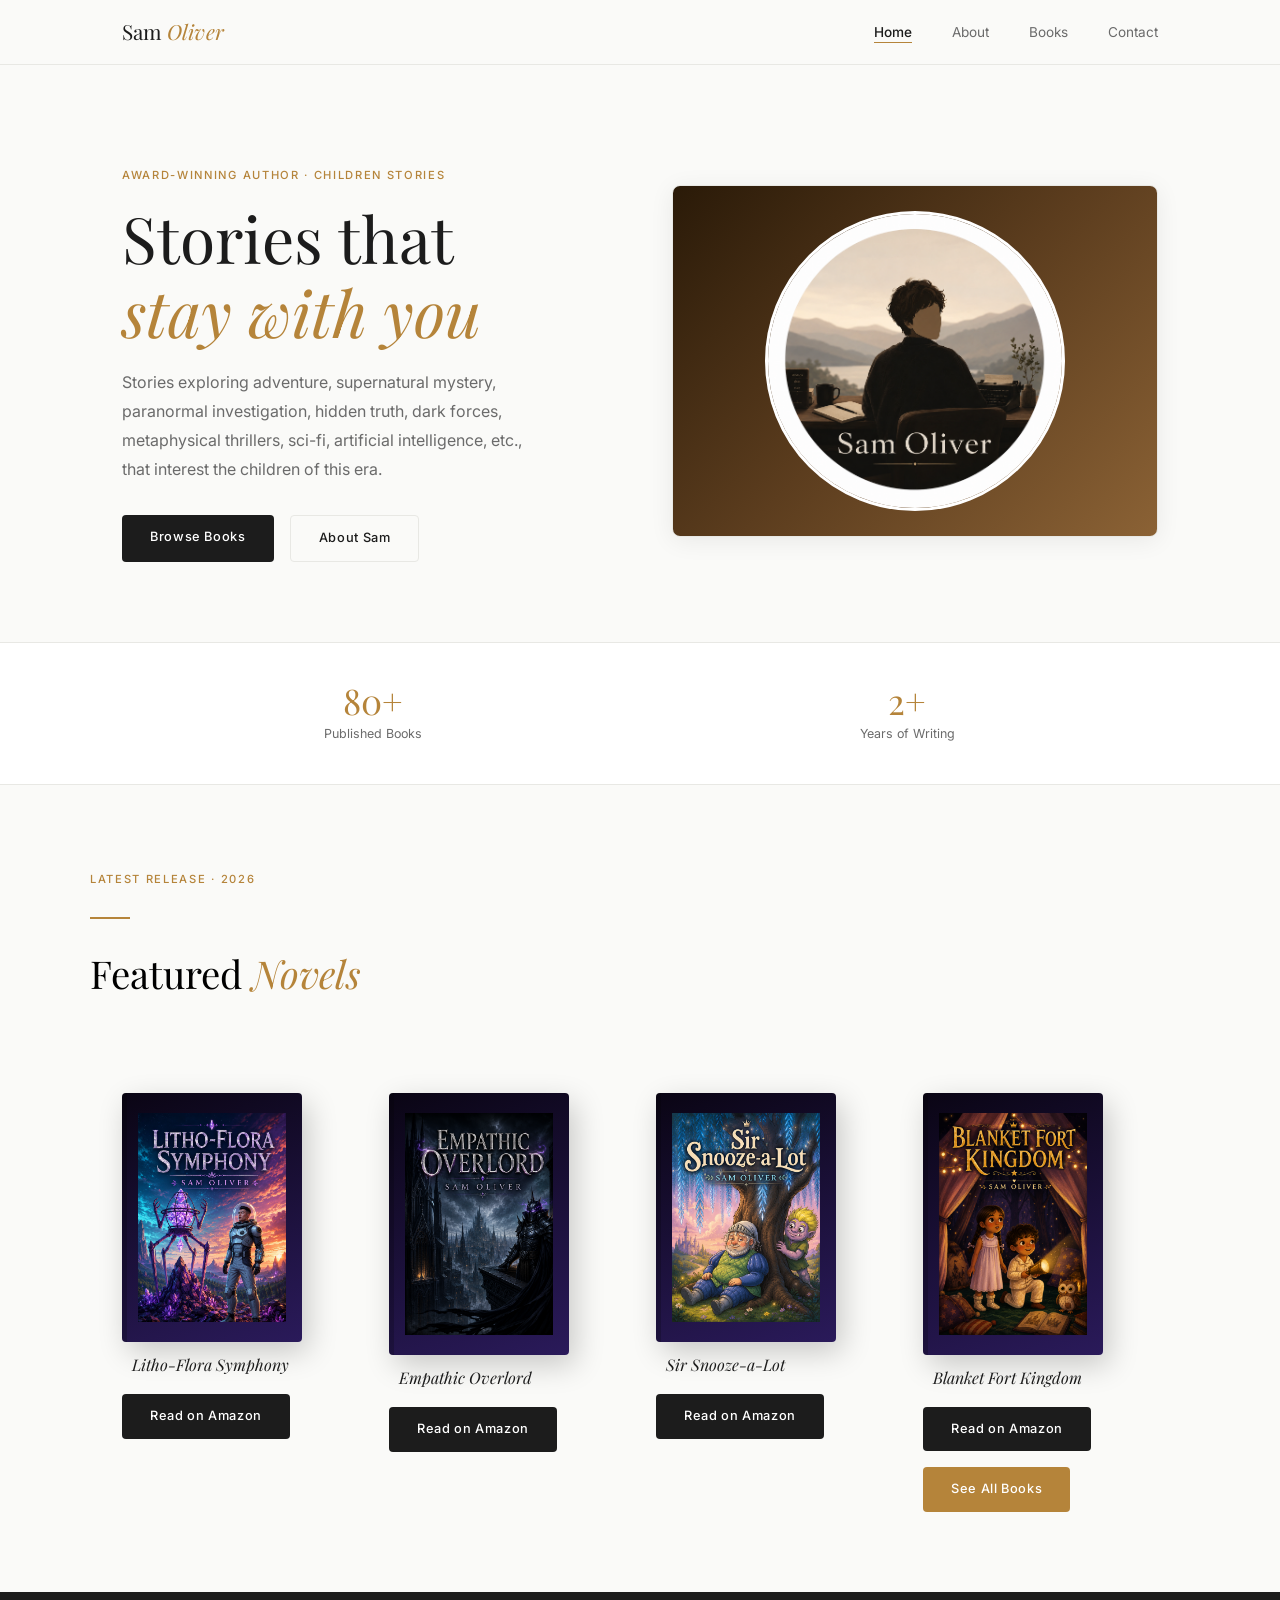
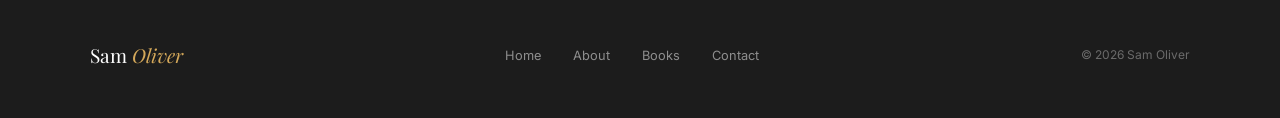
==== index.html @ b0e0ceff "Add files via upload Added pagination for books page" ====
<!DOCTYPE html>
<html lang="en">
<head>
  <meta charset="UTF-8" />
  <meta name="viewport" content="width=device-width, initial-scale=1.0" />
  <title>Sam Oliver - Children's Books Author</title>
  <link rel="preconnect" href="https://fonts.googleapis.com" />
  <link href="https://fonts.googleapis.com/css2?family=Playfair+Display:ital,wght@0,400;0,600;1,400&family=Inter:wght@300;400;500&display=swap" rel="stylesheet" />
  <link rel="stylesheet" href="styles.css">
  <style>
  
  </style>
</head>
<body>

<!-- ─── NAVIGATION ─── -->
<nav id="navbar">
  <div class="nav-inner">
    <a class="nav-logo" href="index.html">Sam <span>Oliver</span></a>
    <ul class="nav-links">
      <li><a href="index.html" class="active" data-page="home">Home</a></li>
      <li><a href="about.html" data-page="about">About</a></li>
      <li><a href="books.html" data-page="books">Books</a></li>
      <li><a href="contact.html" data-page="contact">Contact</a></li>
    </ul>
    <button class="hamburger" id="hamburger" onclick="toggleMenu()" aria-label="Menu">
      <span></span><span></span><span></span>
    </button>
  </div>
  <div class="mobile-menu" id="mobileMenu">
    <a href="index.html">Home</a>
    <a href="about.html">About</a>
    <a href="books.html">Books</a>
    <a href="contact.html">Contact</a>
  </div>
</nav>

<!-- ════════════════════════════════════
     HOME PAGE
════════════════════════════════════ -->
<div class="page active" id="page-home">

  <!-- Hero -->
  <section class="hero">
    <div class="hero-text">
      <span class="tag hero-tag">Award-Winning Author · Children Stories</span>
      <h1>Stories that<br><em>stay with you</em></h1>
      <p>Stories exploring adventure, supernatural mystery, paranormal investigation, hidden truth, dark forces, metaphysical thrillers, sci-fi, artificial intelligence, etc., that interest the children of this era.</p>
      <div class="hero-buttons">
        <a href="books.html" class="btn btn-dark">Browse Books</a>
        <a href="about.html" class="btn btn-outline">About Sam</a>
      </div>
    </div>
    <div class="hero-card">
      <div class="hero-card-img">
        <div class="author-initials"><img src="gallery/profile.png"></div>
        
      </div>
      
    </div>
  </section>

  <!-- Stats -->
  <div class="stats">
    <div class="stats-inner">
      <div class="reveal">
        <div class="stat-number">80+</div>
        <div class="stat-label">Published Books</div>
      </div>
      <div class="reveal">
        <div class="stat-number">2+</div>
        <div class="stat-label">Years of Writing</div>
      </div>
    </div>
  </div>

  <!-- Latest Book -->
  <div id="page-books">

  <div class="page-hero" style="background-color: #fafaf8;padding-bottom: 0;">
    <div class="page-hero-inner">
      <div class="section-header">
      <span class="tag">Latest Release · 2026</span>
      <div class="divider"></div>
      <h2 style="color: #000;">Featured <em>Novels</em></h2>
      </div>
    </div>
  </div>


  <div class="books-grid" id="booksGrid">

    <div class="bk-card" data-cat="novel">
      <div class="book-card-featured">
        <div class="bk-cover-inner bca-3">
        <img src="gallery/litho_flora_symphony.jpg">
        </div>
      </div>
      <div class="bk-title"><em>Litho-Flora Symphony</em></div>
      <div class="hero-buttons">
        <a href="https://www.amazon.com/dp/B0HG9MK17K" class="btn btn-dark" target="_blank">Read on Amazon</a>
        <!-- <a href="https://samoliverauthor.gumroad.com/l/secncus" class="btn btn-dark" target="_blank">Buy on Gumroad</a> -->
      </div>
    </div>

    <div class="bk-card" data-cat="novel">
      <div class="book-card-featured">
        <div class="bk-cover-inner bca-3">
        <img src="gallery/empathic_overlord.jpg">
        </div>
      </div>
      <div class="bk-title"><em>Empathic Overlord</em></div>
      <div class="hero-buttons">
        <a href="https://www.amazon.com/dp/B0HG921D41" class="btn btn-dark" target="_blank">Read on Amazon</a>
        <!-- <a href="https://samoliverauthor.gumroad.com/l/Crypcds" class="btn btn-dark" target="_blank">Buy on Gumroad</a> -->
      </div>
    </div>

    <div class="bk-card" data-cat="novel">
      <div class="book-card-featured">
        <div class="bk-cover-inner bca-3">
        <img src="gallery/sir_snooze_a_lot.jpg">
        </div>
      </div>
      <div class="bk-title"><em>Sir Snooze-a-Lot</em></div>
      <div class="hero-buttons">
        <a href="https://www.amazon.com/dp/B0HG7XJRBK" class="btn btn-dark" target="_blank">Read on Amazon</a>
        <!-- <a href="https://samoliverauthor.gumroad.com/l/Rivots" class="btn btn-dark" target="_blank">Buy on Gumroad</a> -->
      </div>
    </div>

    <div class="bk-card" data-cat="novel">
      <div class="book-card-featured">
        <div class="bk-cover-inner bca-3">
        <img src="gallery/blanket_fort_kingdom.jpg">
        </div>
      </div>
      <div class="bk-title"><em>Blanket Fort Kingdom</em></div>
      <div class="hero-buttons">
        <a href="https://www.amazon.com/dp/B0HG6QDLLG" class="btn btn-dark" target="_blank">Read on Amazon</a>
        <!-- <a href="https://samoliverauthor.gumroad.com/l/Grdgal" class="btn btn-dark" target="_blank">Buy on Gumroad</a> -->
        <a href="books.html" class="btn btn-accent">See All Books</a>
      </div>
    </div>

</div>
</div>

  <footer>
    <div class="footer-inner">
      <div class="footer-logo">Sam <em>Oliver</em></div>
      <ul class="footer-links">
        <li><a href="index.html">Home</a></li>
        <li><a href="about.html">About</a></li>
        <li><a href="books.html">Books</a></li>
        <li><a href="contact.html">Contact</a></li>
      </ul>
      <span class="footer-copy">© 2026 Sam Oliver</span>
    </div>
  </footer>
</div>

<script src="script.js"></script>
</body>
</html>
---- styles.css ----
*, *::before, *::after { box-sizing: border-box; margin: 0; padding: 0; }

    :root {
      --bg: #fafaf8;
      --white: #ffffff;
      --ink: #1c1c1c;
      --muted: #6b6b6b;
      --border: #e8e8e4;
      --accent: #b5843a;
      --accent-light: #f5ede0;
      --font-serif: 'Playfair Display', Georgia, serif;
      --font-sans: 'Inter', system-ui, sans-serif;
      --radius: 4px;
      --transition: 0.25s ease;
    }

    html { scroll-behavior: smooth; }

    body {
      font-family: var(--font-sans);
      background: var(--bg);
      color: var(--ink);
      font-size: 16px;
      line-height: 1.6;
      overflow-x: hidden;
    }

    /* ─── UTILITY ─── */
    .container {
      max-width: 1100px;
      margin: 0 auto;
      padding: 0 2rem;
    }

    .tag {
      display: inline-block;
      font-size: 0.7rem;
      letter-spacing: 0.15em;
      text-transform: uppercase;
      color: var(--accent);
      font-weight: 500;
    }

    .divider {
      width: 40px;
      height: 2px;
      background: var(--accent);
      margin: 1rem 0 1.5rem;
    }

    /* ─── NAVIGATION ─── */
    nav {
      position: sticky;
      top: 0;
      z-index: 100;
      background: rgba(250, 250, 248, 0.95);
      backdrop-filter: blur(8px);
      border-bottom: 1px solid var(--border);
    }

    .nav-inner {
      display: flex;
      align-items: center;
      justify-content: space-between;
      height: 64px;
      max-width: 1100px;
      margin: 0 auto;
      padding: 0 2rem;
    }

    .nav-logo {
      font-family: var(--font-serif);
      font-size: 1.3rem;
      color: var(--ink);
      text-decoration: none;
      letter-spacing: 0.01em;
    }

    .nav-logo span { color: var(--accent); font-style: italic; }

    .nav-links {
      display: flex;
      gap: 2.5rem;
      list-style: none;
    }

    .nav-links a {
      font-size: 0.85rem;
      font-weight: 400;
      color: var(--muted);
      text-decoration: none;
      transition: color var(--transition);
    }

    .nav-links a:hover,
    .nav-links a.active { color: var(--ink); }

    .nav-links a.active {
      font-weight: 500;
      border-bottom: 1.5px solid var(--accent);
      padding-bottom: 2px;
    }

    /* Hamburger */
    .hamburger {
      display: none;
      flex-direction: column;
      gap: 5px;
      background: none;
      border: none;
      cursor: pointer;
      padding: 4px;
    }

    .hamburger span {
      display: block;
      width: 22px;
      height: 1.5px;
      background: var(--ink);
      transition: all 0.3s;
    }

    .hamburger.open span:nth-child(1) { transform: rotate(45deg) translate(4px, 5px); }
    .hamburger.open span:nth-child(2) { opacity: 0; }
    .hamburger.open span:nth-child(3) { transform: rotate(-45deg) translate(4px, -5px); }

    .mobile-menu {
      display: none;
      flex-direction: column;
      background: var(--white);
      border-top: 1px solid var(--border);
      padding: 1rem 2rem;
    }

    .mobile-menu.open { display: flex; }

    .mobile-menu a {
      font-size: 1rem;
      color: var(--ink);
      text-decoration: none;
      padding: 0.75rem 0;
      border-bottom: 1px solid var(--border);
      font-weight: 400;
      transition: color var(--transition);
    }

    .mobile-menu a:last-child { border-bottom: none; }
    .mobile-menu a:hover { color: var(--accent); }

    /* ─── PAGES ─── */
    .page { display: none; }
    .page.active { display: block; animation: fadeUp 0.4s ease; }

    @keyframes fadeUp {
      from { opacity: 0; transform: translateY(16px); }
      to   { opacity: 1; transform: translateY(0); }
    }

    /* ─────────────────────────────
       HOME
    ───────────────────────────── */

    /* Hero */
    .hero {
      padding: 6rem 2rem 5rem;
      max-width: 1100px;
      margin: 0 auto;
      display: grid;
      grid-template-columns: 1fr 1fr;
      gap: 4rem;
      align-items: center;
    }

    .hero-tag { margin-bottom: 1rem; }

    .hero h1 {
      font-family: var(--font-serif);
      font-size: clamp(2.8rem, 5vw, 4rem);
      font-weight: 400;
      line-height: 1.15;
      margin-bottom: 1.25rem;
      color: var(--ink);
    }

    .hero h1 em { font-style: italic; color: var(--accent); }

    .hero p {
      font-size: 1rem;
      color: var(--muted);
      line-height: 1.8;
      margin-bottom: 2rem;
      max-width: 420px;
    }

    .hero-buttons {
      display: flex;
      gap: 1rem;
      flex-wrap: wrap;
    }

    .btn {
      display: inline-block;
      font-size: 0.8rem;
      font-weight: 500;
      letter-spacing: 0.05em;
      padding: 0.75rem 1.75rem;
      border-radius: var(--radius);
      text-decoration: none;
      cursor: pointer;
      border: none;
      transition: all var(--transition);
    }

    .btn-dark {
      background: var(--ink);
      color: #fff;
    }
    .btn-dark:hover { background: #333; }

    .btn-outline {
      background: transparent;
      color: var(--ink);
      border: 1.5px solid var(--border);
    }
    .btn-outline:hover { border-color: var(--ink); }

    .btn-accent {
      background: var(--accent);
      color: #fff;
    }
    .btn-accent:hover { background: #9e7030; }

    /* Hero image card */
    .hero-card {
      background: var(--white);
      border: 1px solid var(--border);
      border-radius: 8px;
      overflow: hidden;
      box-shadow: 0 4px 24px rgba(0,0,0,0.07);
    }

    .hero-card-img {
  height: 350px;
  background: linear-gradient(135deg, #2a1a08 0%, #5c3d1e 50%, #8b6235 100%);
  display: flex;
  align-items: center;
  justify-content: center;
  position: relative;
  overflow: visible; /* Changed from hidden */
}

.author-initials {
  width: 300px;
  height: 300px;
  border-radius: 50%;
  overflow: hidden;
  border: 3px solid #fff; /* optional, helps define the circle edge */
  flex-shrink: 0;
}

.author-initials img {
  width: 100%;
  height: 100%;
  object-fit: cover;
  display: block;
}

    .hero-card-body {
      padding: 1.5rem;
    }

    .hero-card-body h3 {
      font-family: var(--font-serif);
      font-size: 1.1rem;
      font-weight: 400;
      color: #fff;
      margin-bottom: 0.25rem;
    }

    .hero-card-body p {
      font-size: 0.8rem;
      color: #fff;
      margin: 0;
    }

    /* Stats strip */
    .stats {
      background: var(--white);
      border-top: 1px solid var(--border);
      border-bottom: 1px solid var(--border);
    }

    .stats-inner {
      max-width: 1100px;
      margin: 0 auto;
      padding: 2.5rem 2rem;
      display: grid;
      grid-template-columns: repeat(2, 1fr);
      gap: 2rem;
      text-align: center;
    }

    .stat-number {
      font-family: var(--font-serif);
      font-size: 2.2rem;
      font-weight: 400;
      color: var(--accent);
      line-height: 1;
      margin-bottom: 0.4rem;
    }

    .stat-label {
      font-size: 0.78rem;
      color: var(--muted);
      font-weight: 400;
    }

    /* Featured Book */
    .section {
      padding: 5rem 2rem;
      max-width: 1100px;
      margin: 0 auto;
    }

    .section-header {
      margin-bottom: 3rem;
    }

    .section-header h2 {
      font-family: var(--font-serif);
      font-size: clamp(1.8rem, 3vw, 2.4rem);
      font-weight: 400;
    }

    .section-header h2 em { font-style: italic; color: var(--accent); }

    .featured-grid {
      display: grid;
      grid-template-columns: auto 1fr;
      gap: 3rem;
      align-items: start;
    }

    .book-card-featured {
      width: 180px;
      flex-shrink: 0;
      border-radius: 4px;
      overflow: hidden;
      box-shadow: 6px 10px 30px rgba(0,0,0,0.2);
    }

    .book-cover-art {
      width: 180px;
      height: 260px;
      display: flex;
      flex-direction: column;
      justify-content: space-between;
      padding: 1.5rem 1.25rem;
      position: relative;
    }

    .book-cover-art::after {
      content: '';
      position: absolute;
      top: 0; bottom: 0; left: 0;
      width: 6px;
      background: rgba(0,0,0,0.25);
    }

    .bca-0 { background: linear-gradient(160deg, #1a0a04, #6b3a1a); }
    .bca-1 { background: linear-gradient(160deg, #051a1a, #1a5a5a); }
    .bca-2 { background: linear-gradient(160deg, #141a05, #4a5a1a); }
    .bca-3 { background: linear-gradient(160deg, #0a0514, #2a1a5a); }
    .bca-4 { background: linear-gradient(160deg, #140514, #4a1a4a); }
    .bca-5 { background: linear-gradient(160deg, #0f0d0a, #3a2a1a); }

    .bca-title {
      font-family: var(--font-serif);
      color: #f0e0c0;
      font-size: 1.1rem;
      line-height: 1.2;
      font-weight: 400;
      position: relative;
      z-index: 1;
    }

    .bca-title em { font-style: italic; font-size: 1.3rem; display: block; }

    .bca-author {
      font-size: 0.6rem;
      letter-spacing: 0.2em;
      text-transform: uppercase;
      color: rgba(240,224,192,0.7);
      position: relative;
      z-index: 1;
    }

    .featured-info h3 {
      font-family: var(--font-serif);
      font-size: 1.8rem;
      font-weight: 400;
      margin-bottom: 0.25rem;
    }

    .featured-info h3 em { font-style: italic; color: var(--accent); }

    .featured-meta {
      font-size: 0.8rem;
      color: var(--muted);
      margin-bottom: 1.25rem;
    }

    .featured-info p {
      color: var(--muted);
      line-height: 1.8;
      margin-bottom: 1.5rem;
      font-size: 0.95rem;
    }

    .quote-block {
      border-left: 3px solid var(--accent);
      padding: 0.75rem 1.25rem;
      background: var(--accent-light);
      border-radius: 0 var(--radius) var(--radius) 0;
      margin-bottom: 1.5rem;
    }

    .quote-block p {
      font-family: var(--font-serif);
      font-style: italic;
      font-size: 1rem;
      color: #4a3520;
      margin: 0 0 0.4rem;
    }

    .quote-block cite {
      font-size: 0.72rem;
      color: var(--accent);
      letter-spacing: 0.08em;
      text-transform: uppercase;
      font-style: normal;
    }

    /* ─────────────────────────────
       ABOUT
    ───────────────────────────── */
    .page-hero {
      background: var(--ink);
      color: #fff;
      padding: 5rem 2rem 4rem;
    }

    .page-hero-inner {
      max-width: 1100px;
      margin: 0 auto;
    }

    .page-hero .tag { color: var(--accent); margin-bottom: 0.75rem; }

    .page-hero h1 {
      font-family: var(--font-serif);
      font-size: clamp(2.2rem, 4vw, 3rem);
      font-weight: 400;
      line-height: 1.2;
    }

    .page-hero h1 em { font-style: italic; color: #d4a85a; }

    .about-layout {
      max-width: 1100px;
      margin: 0 auto;
      padding: 4rem 2rem;
      display: grid;
      grid-template-columns: 1fr 320px;
      gap: 4rem;
      align-items: start;
    }

    .about-body p {
      font-size: 0.97rem;
      line-height: 1.9;
      color: #3a3a3a;
      margin-bottom: 1.25rem;
    }

    .about-body p:first-child::first-letter {
      font-family: var(--font-serif);
      font-size: 3.8rem;
      float: left;
      line-height: 0.85;
      margin-right: 0.08em;
      color: var(--accent);
    }

    .sidebar-card {
      background: var(--white);
      border: 1px solid var(--border);
      border-radius: 8px;
      padding: 1.75rem;
      position: sticky;
      top: 80px;
    }

    .sidebar-card h4 {
      font-size: 0.7rem;
      letter-spacing: 0.15em;
      text-transform: uppercase;
      color: var(--accent);
      margin-bottom: 1rem;
      font-weight: 500;
    }

    .info-row {
      display: flex;
      justify-content: space-between;
      align-items: baseline;
      padding: 0.6rem 0;
      border-bottom: 1px solid var(--border);
      font-size: 0.85rem;
    }

    .info-row:last-child { border-bottom: none; }
    .info-row .label { color: var(--muted); }
    .info-row .value { font-weight: 500; text-align: right; }

    .timeline {
      margin-top: 2rem;
    }

    .timeline h4 {
      font-size: 0.7rem;
      letter-spacing: 0.15em;
      text-transform: uppercase;
      color: var(--accent);
      margin-bottom: 1rem;
      font-weight: 500;
    }

    .tl-item {
      display: flex;
      gap: 1rem;
      margin-bottom: 1rem;
      font-size: 0.83rem;
      opacity: 0;
      transform: translateX(-10px);
      transition: all 0.5s ease;
    }

    .tl-item.visible { opacity: 1; transform: translateX(0); }

    .tl-year {
      color: var(--accent);
      font-weight: 500;
      min-width: 36px;
      font-size: 0.78rem;
      padding-top: 1px;
    }

    .tl-text { color: #3a3a3a; line-height: 1.5; }

    /* ─────────────────────────────
       BOOKS
    ───────────────────────────── */
    .books-controls {
      max-width: 1100px;
      margin: 0 auto;
      padding: 2.5rem 2rem 0;
      display: flex;
      gap: 0.5rem;
      flex-wrap: wrap;
    }

    .filter-btn {
      font-size: 0.78rem;
      font-weight: 400;
      padding: 0.45rem 1.1rem;
      border-radius: 99px;
      border: 1.5px solid var(--border);
      background: transparent;
      color: var(--muted);
      cursor: pointer;
      transition: all var(--transition);
    }

    .filter-btn:hover { border-color: var(--ink); color: var(--ink); }

    .filter-btn.active {
      background: var(--ink);
      color: #fff;
      border-color: var(--ink);
    }

    .books-grid {
      max-width: 1100px;
      margin: 0 auto;
      padding: 2.5rem 2rem 5rem;
      display: grid;
      grid-template-columns: repeat(auto-fill, minmax(200px, 1fr));
      gap: 2rem;
    }

    .bk-card {
      cursor: pointer;
      transition: transform var(--transition);
      opacity: 0;
      transform: translateY(20px);
      transition: opacity 0.5s ease, transform 0.5s ease;
    }

    .bk-card.visible { opacity: 1; transform: translateY(0); }
    .bk-card:hover { transform: translateY(-4px); }

    .bk-cover {
      width: 100%;
      aspect-ratio: 3/4;
      border-radius: var(--radius);
      overflow: hidden;
      margin-bottom: 1rem;
      box-shadow: 0 4px 16px rgba(0,0,0,0.15);
    }

    .bk-cover-inner {
      width: 100%; height: 100%;
      display: flex;
      flex-direction: column;
      justify-content: space-between;
      padding: 1.25rem 1rem;
      position: relative;
    }

    .bk-cover-author {
      width: 100%; height: 100%;
      display: flex;
      /*flex-direction: column;*/
      justify-content: space-between;
      /*padding: 1.25rem 1rem;*/
      position: relative;
    }

    .bk-cover-inner::after {
      content: '';
      position: absolute;
      top: 0; bottom: 0; left: 0;
      width: 5px;
      background: rgba(0,0,0,0.2);
    }

    .bk-cover-title {
      font-family: var(--font-serif);
      color: #f0e0c0;
      font-size: 1rem;
      line-height: 1.25;
      position: relative; z-index: 1;
    }

    .bk-cover-title em { font-style: italic; font-size: 1.15rem; display: block; }

    .bk-cover-year {
      font-size: 0.6rem;
      letter-spacing: 0.15em;
      color: rgba(240,224,192,0.65);
      position: relative; z-index: 1;
    }

    .bk-genre {
      font-size: 0.68rem;
      color: var(--accent);
      letter-spacing: 0.1em;
      text-transform: uppercase;
      margin-bottom: 0.3rem;
      font-weight: 500;
    }

    .bk-title {
      font-family: var(--font-serif);
      font-size: 1rem;
      font-weight: 400;
      padding: 10px;
      align-items: center;
      margin-bottom: 0.4rem;
    }

    .bk-title em { font-style: italic; }

    .bk-desc {
      font-size: 0.8rem;
      color: var(--muted);
      line-height: 1.6;
    }

    /* ─────────────────────────────
       CONTACT
    ───────────────────────────── */
    .contact-layout {
      max-width: 1100px;
      margin: 0 auto;
      padding: 4rem 2rem 5rem;
      display: grid;
      grid-template-columns: 1fr 1fr;
      gap: 4rem;
      align-items: start;
    }

    .contact-info h2 {
      font-family: var(--font-serif);
      font-size: 1.8rem;
      font-weight: 400;
      margin-bottom: 0.5rem;
    }

    .contact-info h2 em { font-style: italic; color: var(--accent); }

    .contact-info > p {
      color: var(--muted);
      line-height: 1.8;
      margin-bottom: 2.5rem;
      font-size: 0.92rem;
    }

    .contact-item {
      display: flex;
      gap: 1rem;
      align-items: flex-start;
      margin-bottom: 1.5rem;
    }

    .contact-icon {
      width: 38px; height: 38px;
      background: var(--accent-light);
      border-radius: var(--radius);
      display: flex;
      align-items: center;
      justify-content: center;
      font-size: 1rem;
      flex-shrink: 0;
      color: var(--accent);
    }

    .ci-label {
      font-size: 0.7rem;
      letter-spacing: 0.1em;
      text-transform: uppercase;
      color: var(--accent);
      font-weight: 500;
      margin-bottom: 0.2rem;
    }

    .ci-value {
      font-size: 0.88rem;
      color: var(--ink);
      line-height: 1.5;
    }

    .socials {
      display: grid;
      gap: 0.8rem;
      /*width: 1000%;*/
      margin-top: 2rem;
    }

    .social-pill {
      font-size: 0.72rem;
      font-weight: 500;
      padding: 0.45rem 1rem;
      border: 1.5px solid var(--border);
      border-radius: 99px;
      text-decoration: none;
      color: var(--muted);
      transition: all var(--transition);
    }

    .social-pill:hover {
      border-color: var(--ink);
      color: var(--ink);
    }

    /* Form */
    .contact-form-card {
      background: var(--white);
      border: 1px solid var(--border);
      border-radius: 8px;
      padding: 2.5rem;
    }

    .contact-form-card h3 {
      font-family: var(--font-serif);
      font-size: 1.3rem;
      font-weight: 400;
      margin-bottom: 1.75rem;
    }

    .form-row {
      display: grid;
      grid-template-columns: 1fr 1fr;
      gap: 1rem;
    }

    .form-group {
      margin-bottom: 1.25rem;
    }

    .form-group label {
      display: block;
      font-size: 0.75rem;
      font-weight: 500;
      color: var(--ink);
      margin-bottom: 0.4rem;
      letter-spacing: 0.03em;
    }

    .form-group input,
    .form-group select,
    .form-group textarea {
      width: 100%;
      padding: 0.65rem 0.9rem;
      border: 1.5px solid var(--border);
      border-radius: var(--radius);
      font-family: var(--font-sans);
      font-size: 0.88rem;
      color: var(--ink);
      background: var(--bg);
      outline: none;
      transition: border-color var(--transition);
    }

    .form-group input:focus,
    .form-group select:focus,
    .form-group textarea:focus { border-color: var(--accent); }

    .form-group textarea { height: 110px; resize: vertical; }

    .form-group select { appearance: none; cursor: pointer; }

    .form-submit {
      width: 100%;
      padding: 0.85rem;
      background: var(--ink);
      color: #fff;
      border: none;
      border-radius: var(--radius);
      font-family: var(--font-sans);
      font-size: 0.85rem;
      font-weight: 500;
      cursor: pointer;
      transition: background var(--transition);
    }

    .form-submit:hover { background: var(--accent); }

    .success-banner {
      display: none;
      background: var(--accent-light);
      border: 1.5px solid rgba(181,132,58,0.3);
      border-radius: var(--radius);
      padding: 1.25rem;
      text-align: center;
      font-family: var(--font-serif);
      font-style: italic;
      color: #7a5020;
      font-size: 1.1rem;
      margin-top: 1rem;
    }

    /* ─── FOOTER ─── */
    footer {
      background: var(--ink);
      color: rgba(255,255,255,0.6);
      padding: 3rem 2rem;
    }

    .footer-inner {
      max-width: 1100px;
      margin: 0 auto;
      display: flex;
      justify-content: space-between;
      align-items: center;
      flex-wrap: wrap;
      gap: 1.5rem;
    }

    .footer-logo {
      font-family: var(--font-serif);
      font-size: 1.2rem;
      color: #fff;
    }

    .footer-logo em { font-style: italic; color: #d4a85a; }

    .footer-links {
      display: flex;
      gap: 2rem;
      list-style: none;
    }

    .footer-links a {
      font-size: 0.8rem;
      color: rgba(255,255,255,0.5);
      text-decoration: none;
      transition: color var(--transition);
    }

    .footer-links a:hover { color: #fff; }

    .footer-copy {
      font-size: 0.75rem;
      color: rgba(255,255,255,0.35);
    }

    /* ─── SCROLL REVEAL ─── */
    .reveal {
      opacity: 0;
      transform: translateY(24px);
      transition: opacity 0.6s ease, transform 0.6s ease;
    }
    .reveal.visible { opacity: 1; transform: translateY(0); }

    /* ─── RESPONSIVE ─── */
    @media (max-width: 900px) {
      .hero {
        grid-template-columns: 1fr;
        padding: 4rem 2rem 3rem;
        gap: 2.5rem;
      }
      .hero-card { max-width: 420px; }
      .stats-inner { grid-template-columns: repeat(2, 1fr); }
      .featured-grid { grid-template-columns: 1fr; }
      .book-card-featured { width: 140px; }
      .about-layout { grid-template-columns: 1fr; }
      .sidebar-card { position: static; }
      .contact-layout { grid-template-columns: 1fr; gap: 2.5rem; }
    }

    @media (max-width: 640px) {
      .nav-links { display: none; }
      .hamburger { display: flex; }
      .hero h1 { font-size: 2.4rem; }
      .stats-inner { grid-template-columns: repeat(2, 1fr); }
      .books-grid { grid-template-columns: repeat(2, 1fr); gap: 1.25rem; }
      .form-row { grid-template-columns: 1fr; }
      .footer-inner { flex-direction: column; text-align: center; }
      .footer-links { flex-wrap: wrap; justify-content: center; gap: 1rem; }
    }

    @media (max-width: 400px) {
      .books-grid { grid-template-columns: 1fr 1fr; gap: 1rem; }
    }

.pagination {
  display: flex;
  justify-content: center;
  align-items: center;
  gap: 8px;
  padding: 1rem 0rem;
}

.pg-btn {
  width: 38px;
  height: 38px;
  border: 1px solid #d4b896;
  background: transparent;
  color: #5c3d1e;
  border-radius: 4px;
  cursor: pointer;
  font-family: inherit;
  font-size: 0.9rem;
  text-decoration: none;
  display: flex;
  align-items: center;
  justify-content: center;
  transition: all 0.2s;
}

.pg-btn:hover {
  background: #5c3d1e;
  color: #fff;
}

.pg-btn.active {
  background: #5c3d1e;
  color: #fff;
  border-color: #5c3d1e;
  font-weight: 600;
}
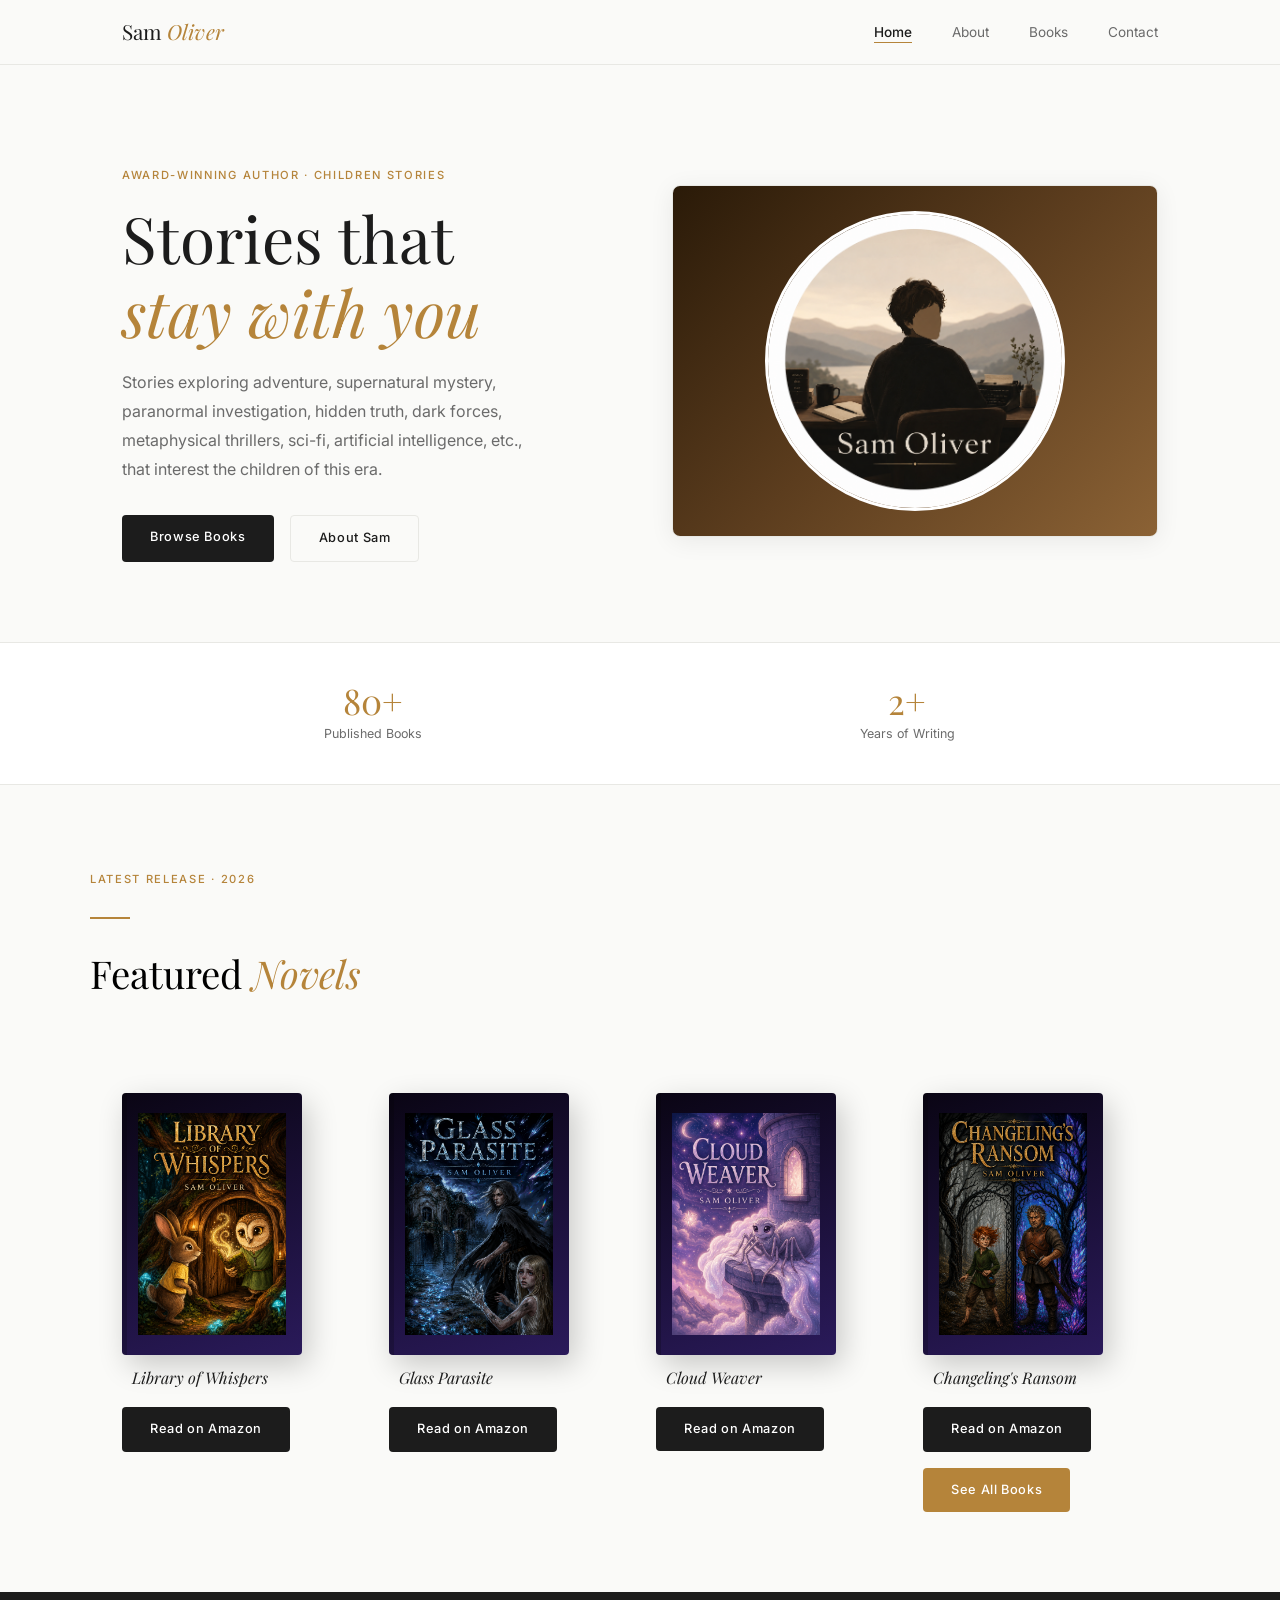
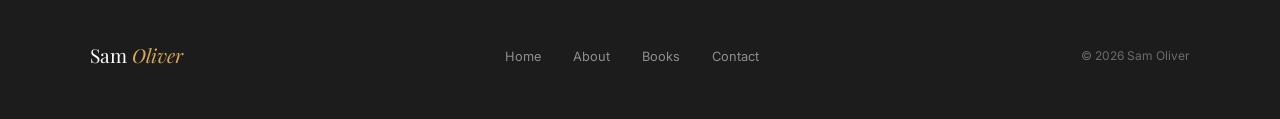
==== commit 317788c0: "Add files via upload" ====
--- a/index.html
+++ b/index.html
@@ -93,12 +93,12 @@
     <div class="bk-card" data-cat="novel">
       <div class="book-card-featured">
         <div class="bk-cover-inner bca-3">
-        <img src="gallery/litho_flora_symphony.jpg">
+        <img src="gallery/library_of_whispers.jpg">
         </div>
       </div>
-      <div class="bk-title"><em>Litho-Flora Symphony</em></div>
+      <div class="bk-title"><em>Library of Whispers</em></div>
       <div class="hero-buttons">
-        <a href="https://www.amazon.com/dp/B0HG9MK17K" class="btn btn-dark" target="_blank">Read on Amazon</a>
+        <a href="https://www.amazon.com/dp/B0HH4P9WZB" class="btn btn-dark" target="_blank">Read on Amazon</a>
         <!-- <a href="https://samoliverauthor.gumroad.com/l/secncus" class="btn btn-dark" target="_blank">Buy on Gumroad</a> -->
       </div>
     </div>
@@ -106,12 +106,12 @@
     <div class="bk-card" data-cat="novel">
       <div class="book-card-featured">
         <div class="bk-cover-inner bca-3">
-        <img src="gallery/empathic_overlord.jpg">
+        <img src="gallery/glass_parasite.jpg">
         </div>
       </div>
-      <div class="bk-title"><em>Empathic Overlord</em></div>
+      <div class="bk-title"><em>Glass Parasite</em></div>
       <div class="hero-buttons">
-        <a href="https://www.amazon.com/dp/B0HG921D41" class="btn btn-dark" target="_blank">Read on Amazon</a>
+        <a href="https://www.amazon.com/dp/B0HH4BNBLL" class="btn btn-dark" target="_blank">Read on Amazon</a>
         <!-- <a href="https://samoliverauthor.gumroad.com/l/Crypcds" class="btn btn-dark" target="_blank">Buy on Gumroad</a> -->
       </div>
     </div>
@@ -119,12 +119,12 @@
     <div class="bk-card" data-cat="novel">
       <div class="book-card-featured">
         <div class="bk-cover-inner bca-3">
-        <img src="gallery/sir_snooze_a_lot.jpg">
+        <img src="gallery/cloud_weaver.jpg">
         </div>
       </div>
-      <div class="bk-title"><em>Sir Snooze-a-Lot</em></div>
+      <div class="bk-title"><em>Cloud Weaver</em></div>
       <div class="hero-buttons">
-        <a href="https://www.amazon.com/dp/B0HG7XJRBK" class="btn btn-dark" target="_blank">Read on Amazon</a>
+        <a href="https://www.amazon.com/dp/B0HH38YX9C" class="btn btn-dark" target="_blank">Read on Amazon</a>
         <!-- <a href="https://samoliverauthor.gumroad.com/l/Rivots" class="btn btn-dark" target="_blank">Buy on Gumroad</a> -->
       </div>
     </div>
@@ -132,12 +132,12 @@
     <div class="bk-card" data-cat="novel">
       <div class="book-card-featured">
         <div class="bk-cover-inner bca-3">
-        <img src="gallery/blanket_fort_kingdom.jpg">
+        <img src="gallery/changelings_ransom.jpg">
         </div>
       </div>
-      <div class="bk-title"><em>Blanket Fort Kingdom</em></div>
+      <div class="bk-title"><em>Changeling's Ransom</em></div>
       <div class="hero-buttons">
-        <a href="https://www.amazon.com/dp/B0HG6QDLLG" class="btn btn-dark" target="_blank">Read on Amazon</a>
+        <a href="https://www.amazon.com/dp/B0HGYWWTLJ" class="btn btn-dark" target="_blank">Read on Amazon</a>
         <!-- <a href="https://samoliverauthor.gumroad.com/l/Grdgal" class="btn btn-dark" target="_blank">Buy on Gumroad</a> -->
         <a href="books.html" class="btn btn-accent">See All Books</a>
       </div>
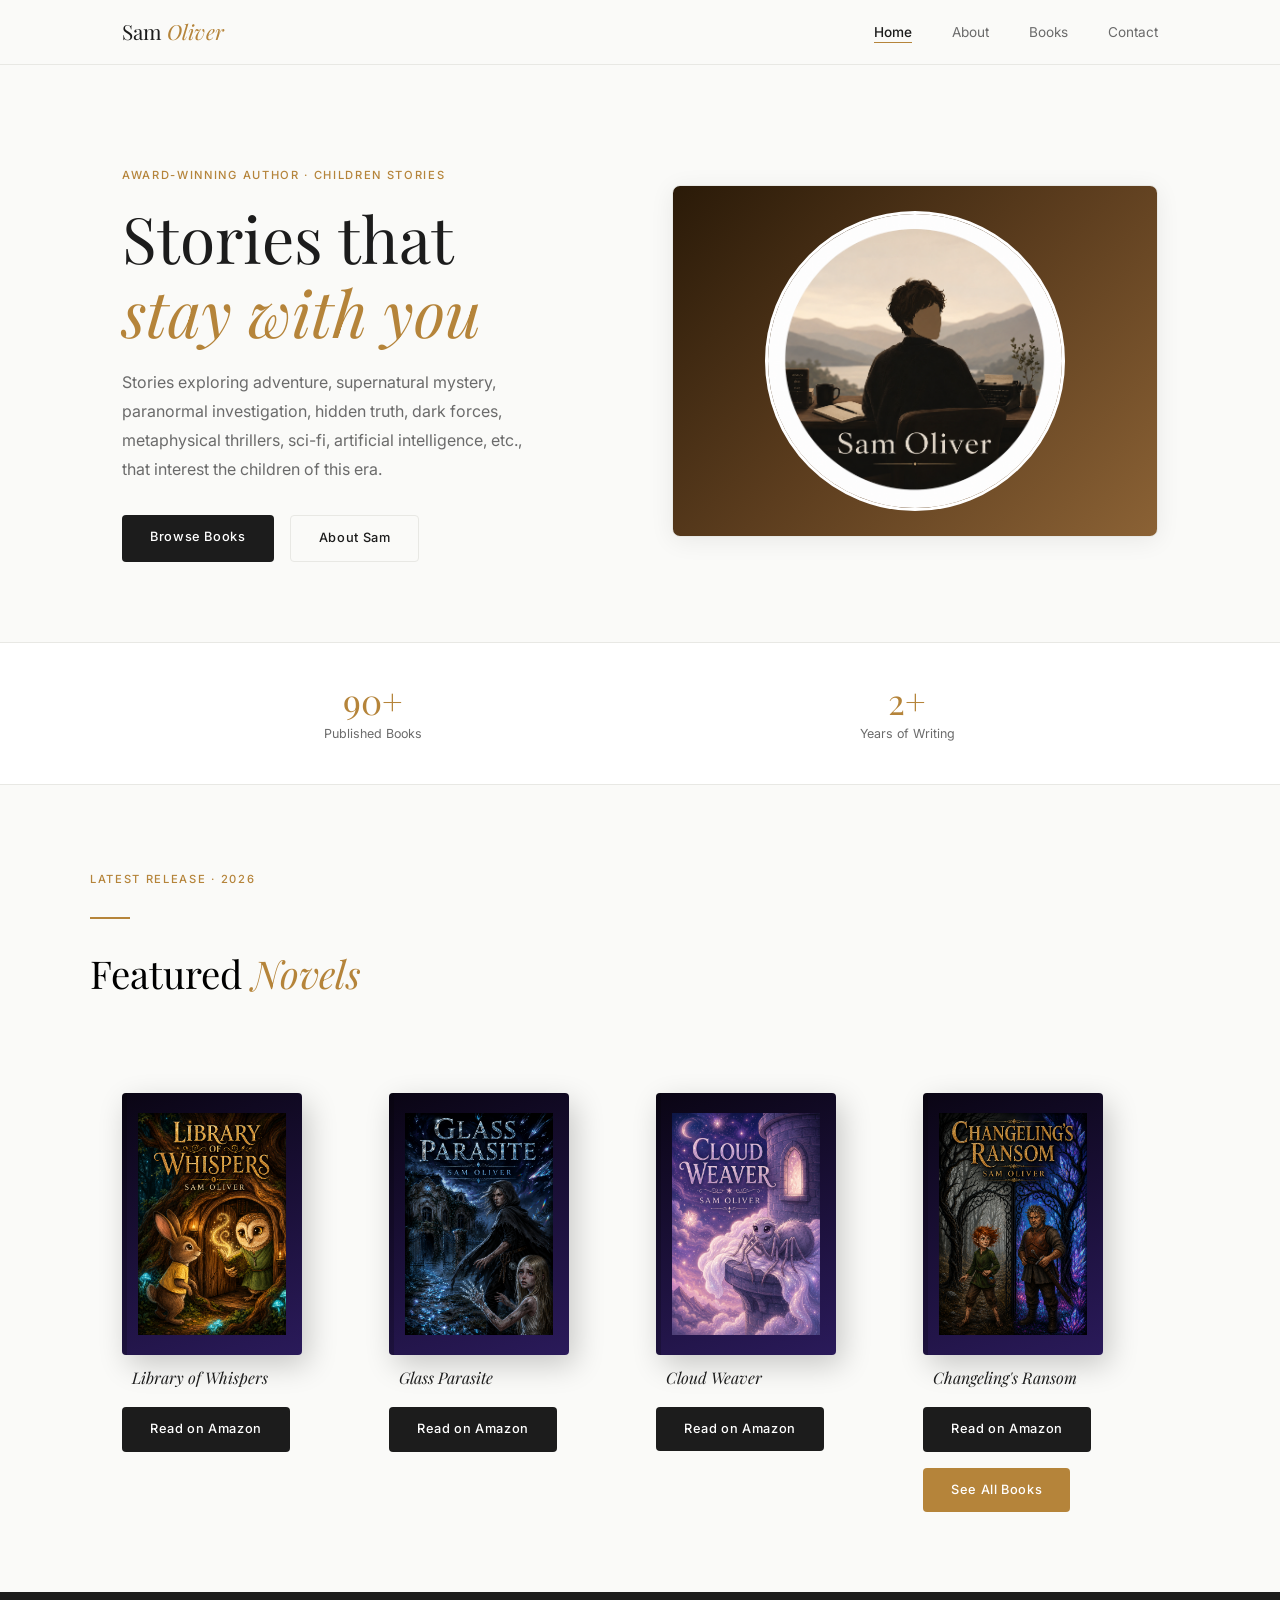
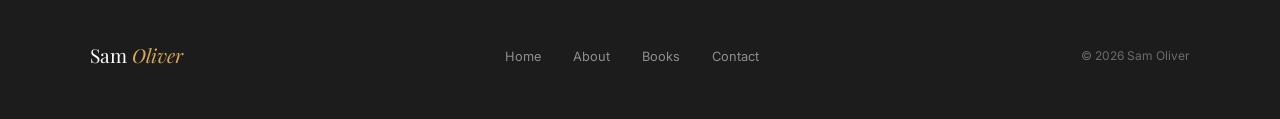
==== commit 76a229dd: "Add files via upload" ====
--- a/index.html
+++ b/index.html
@@ -64,7 +64,7 @@
   <div class="stats">
     <div class="stats-inner">
       <div class="reveal">
-        <div class="stat-number">80+</div>
+        <div class="stat-number">90+</div>
         <div class="stat-label">Published Books</div>
       </div>
       <div class="reveal">
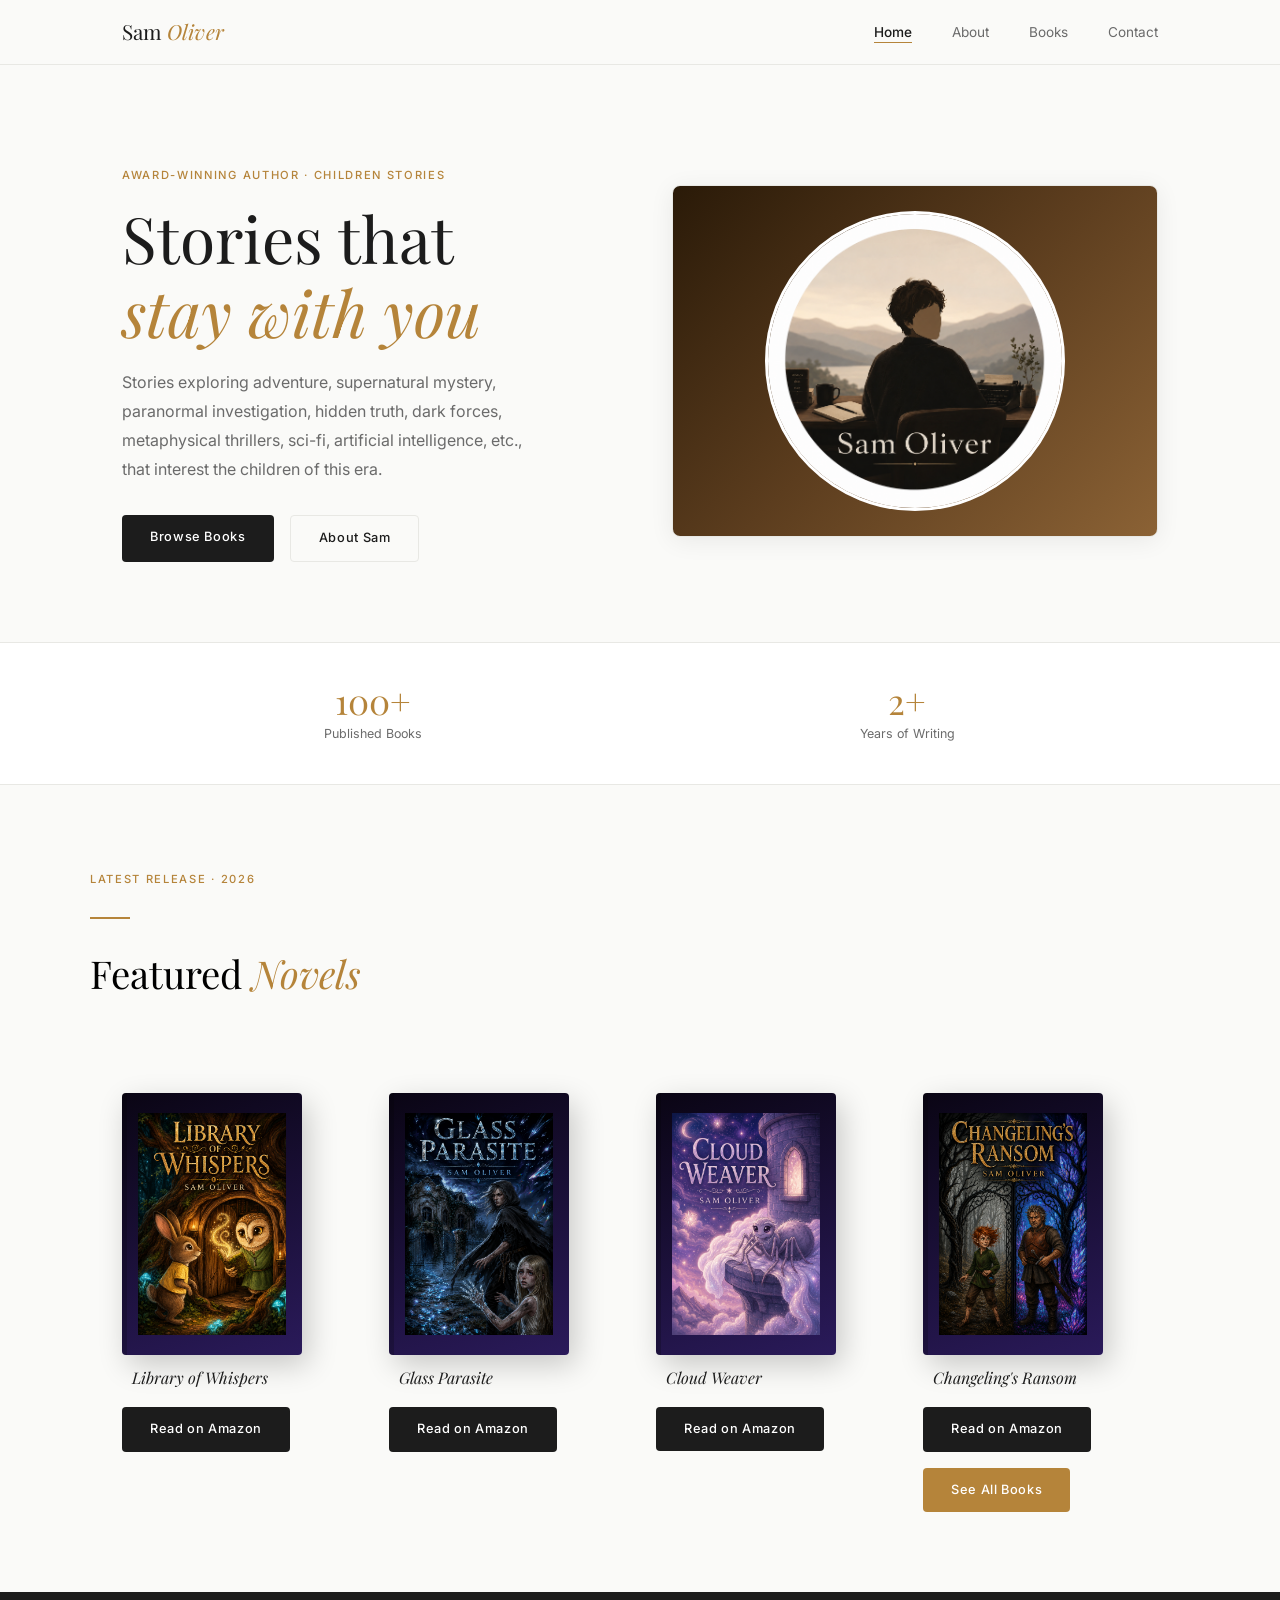
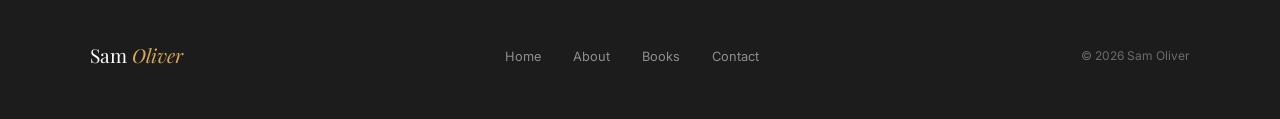
==== commit 4fbd4139: "Add files via upload New books added, published 100+ books" ====
--- a/index.html
+++ b/index.html
@@ -64,7 +64,7 @@
   <div class="stats">
     <div class="stats-inner">
       <div class="reveal">
-        <div class="stat-number">90+</div>
+        <div class="stat-number">100+</div>
         <div class="stat-label">Published Books</div>
       </div>
       <div class="reveal">
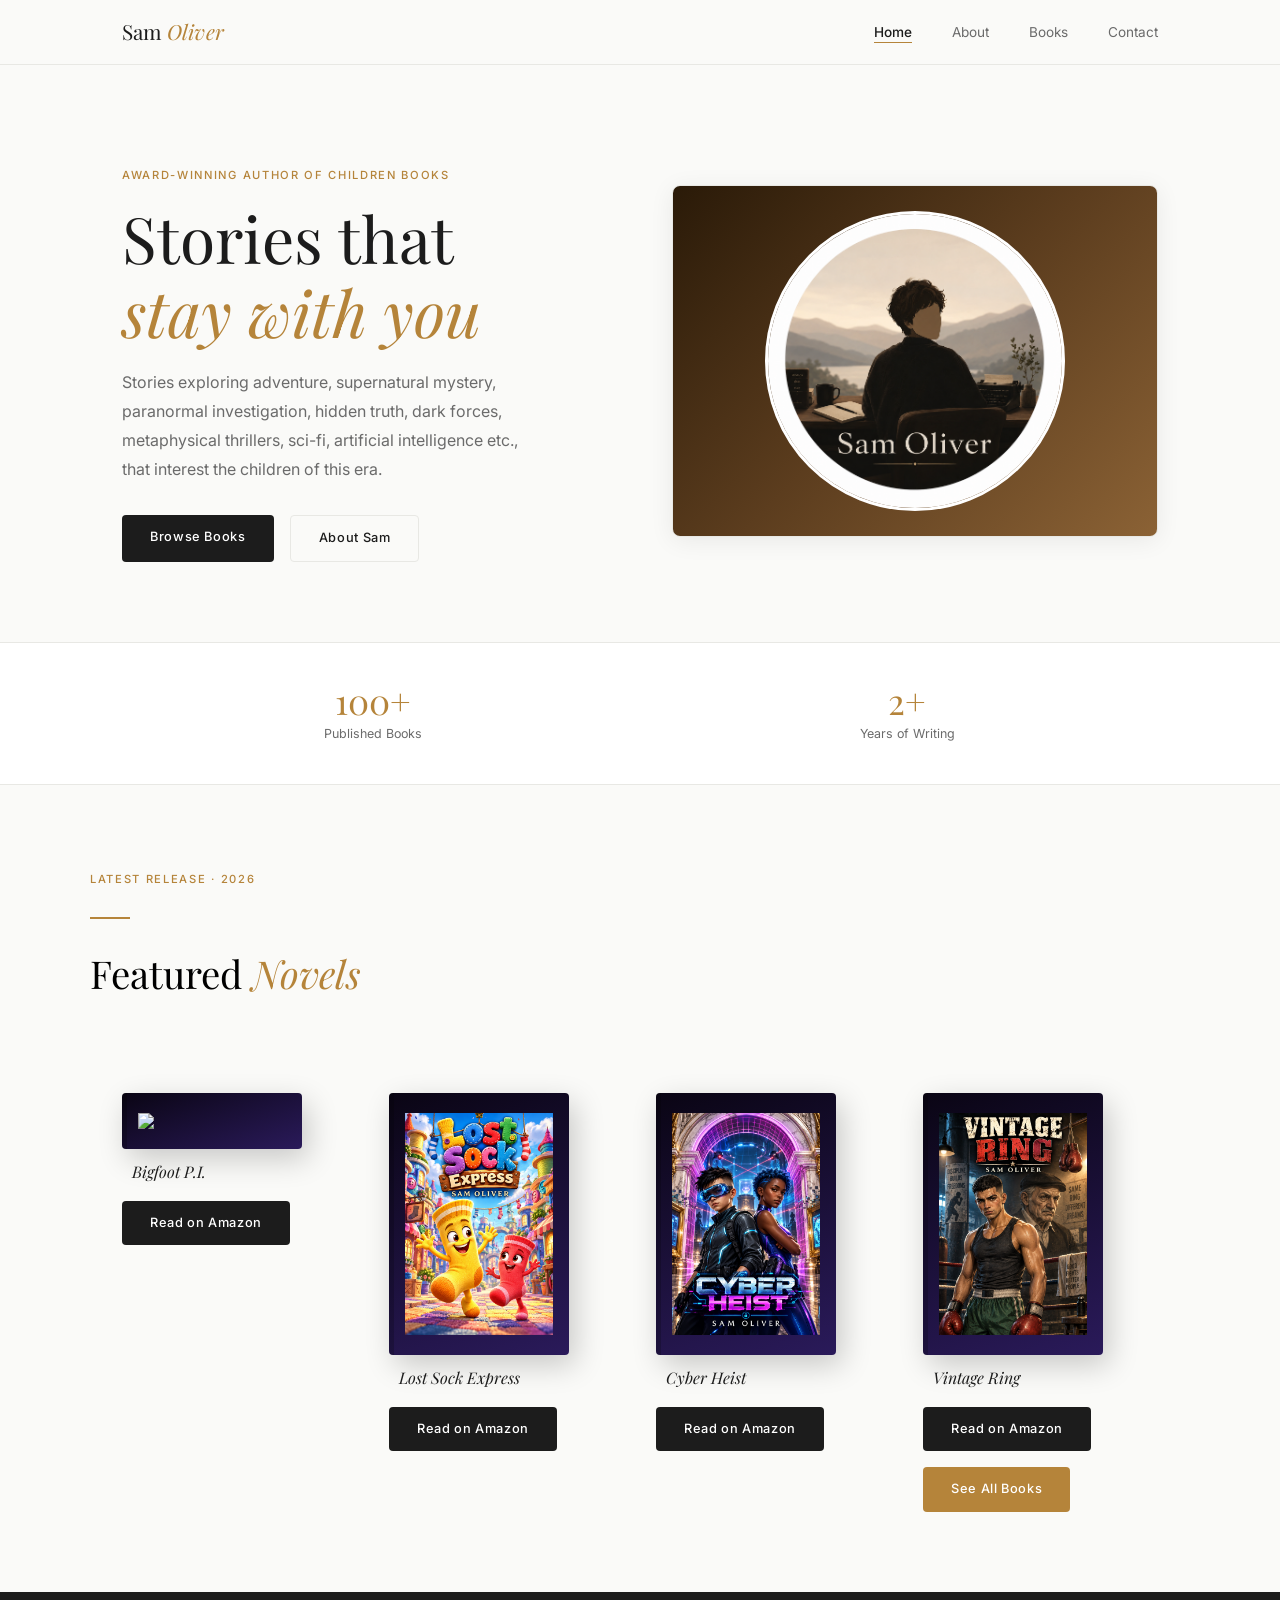
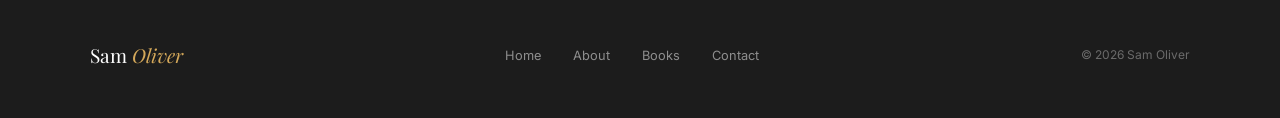
==== commit 33425d10: "Add files via upload" ====
--- a/index.html
+++ b/index.html
@@ -43,9 +43,9 @@
   <!-- Hero -->
   <section class="hero">
     <div class="hero-text">
-      <span class="tag hero-tag">Award-Winning Author · Children Stories</span>
+      <span class="tag hero-tag">Award-Winning Author of Children Books</span>
       <h1>Stories that<br><em>stay with you</em></h1>
-      <p>Stories exploring adventure, supernatural mystery, paranormal investigation, hidden truth, dark forces, metaphysical thrillers, sci-fi, artificial intelligence, etc., that interest the children of this era.</p>
+      <p>Stories exploring adventure, supernatural mystery, paranormal investigation, hidden truth, dark forces, metaphysical thrillers, sci-fi, artificial intelligence etc., that interest the children of this era.</p>
       <div class="hero-buttons">
         <a href="books.html" class="btn btn-dark">Browse Books</a>
         <a href="about.html" class="btn btn-outline">About Sam</a>
@@ -93,12 +93,12 @@
     <div class="bk-card" data-cat="novel">
       <div class="book-card-featured">
         <div class="bk-cover-inner bca-3">
-        <img src="gallery/library_of_whispers.jpg">
+        <img src="gallery/bigfoot_pi.jpg">
         </div>
       </div>
-      <div class="bk-title"><em>Library of Whispers</em></div>
+      <div class="bk-title"><em>Bigfoot P.I.</em></div>
       <div class="hero-buttons">
-        <a href="https://www.amazon.com/dp/B0HH4P9WZB" class="btn btn-dark" target="_blank">Read on Amazon</a>
+        <a href="https://www.amazon.com/dp/B0HNTQLWTR" class="btn btn-dark" target="_blank">Read on Amazon</a>
         <!-- <a href="https://samoliverauthor.gumroad.com/l/secncus" class="btn btn-dark" target="_blank">Buy on Gumroad</a> -->
       </div>
     </div>
@@ -106,12 +106,12 @@
     <div class="bk-card" data-cat="novel">
       <div class="book-card-featured">
         <div class="bk-cover-inner bca-3">
-        <img src="gallery/glass_parasite.jpg">
+        <img src="gallery/lost_sock_express.jpg">
         </div>
       </div>
-      <div class="bk-title"><em>Glass Parasite</em></div>
+      <div class="bk-title"><em>Lost Sock Express</em></div>
       <div class="hero-buttons">
-        <a href="https://www.amazon.com/dp/B0HH4BNBLL" class="btn btn-dark" target="_blank">Read on Amazon</a>
+        <a href="https://www.amazon.com/dp/B0HN8YZSK8" class="btn btn-dark" target="_blank">Read on Amazon</a>
         <!-- <a href="https://samoliverauthor.gumroad.com/l/Crypcds" class="btn btn-dark" target="_blank">Buy on Gumroad</a> -->
       </div>
     </div>
@@ -119,12 +119,12 @@
     <div class="bk-card" data-cat="novel">
       <div class="book-card-featured">
         <div class="bk-cover-inner bca-3">
-        <img src="gallery/cloud_weaver.jpg">
+        <img src="gallery/cyber_heist.jpg">
         </div>
       </div>
-      <div class="bk-title"><em>Cloud Weaver</em></div>
+      <div class="bk-title"><em>Cyber Heist</em></div>
       <div class="hero-buttons">
-        <a href="https://www.amazon.com/dp/B0HH38YX9C" class="btn btn-dark" target="_blank">Read on Amazon</a>
+        <a href="https://www.amazon.com/dp/B0HMJG4N89" class="btn btn-dark" target="_blank">Read on Amazon</a>
         <!-- <a href="https://samoliverauthor.gumroad.com/l/Rivots" class="btn btn-dark" target="_blank">Buy on Gumroad</a> -->
       </div>
     </div>
@@ -132,18 +132,17 @@
     <div class="bk-card" data-cat="novel">
       <div class="book-card-featured">
         <div class="bk-cover-inner bca-3">
-        <img src="gallery/changelings_ransom.jpg">
+        <img src="gallery/vintage_ring.jpg">
         </div>
       </div>
-      <div class="bk-title"><em>Changeling's Ransom</em></div>
+      <div class="bk-title"><em>Vintage Ring</em></div>
       <div class="hero-buttons">
-        <a href="https://www.amazon.com/dp/B0HGYWWTLJ" class="btn btn-dark" target="_blank">Read on Amazon</a>
+        <a href="https://www.amazon.com/dp/B0HM16VH9T" class="btn btn-dark" target="_blank">Read on Amazon</a>
         <!-- <a href="https://samoliverauthor.gumroad.com/l/Grdgal" class="btn btn-dark" target="_blank">Buy on Gumroad</a> -->
         <a href="books.html" class="btn btn-accent">See All Books</a>
       </div>
     </div>
 
-</div>
 </div>
 
   <footer>
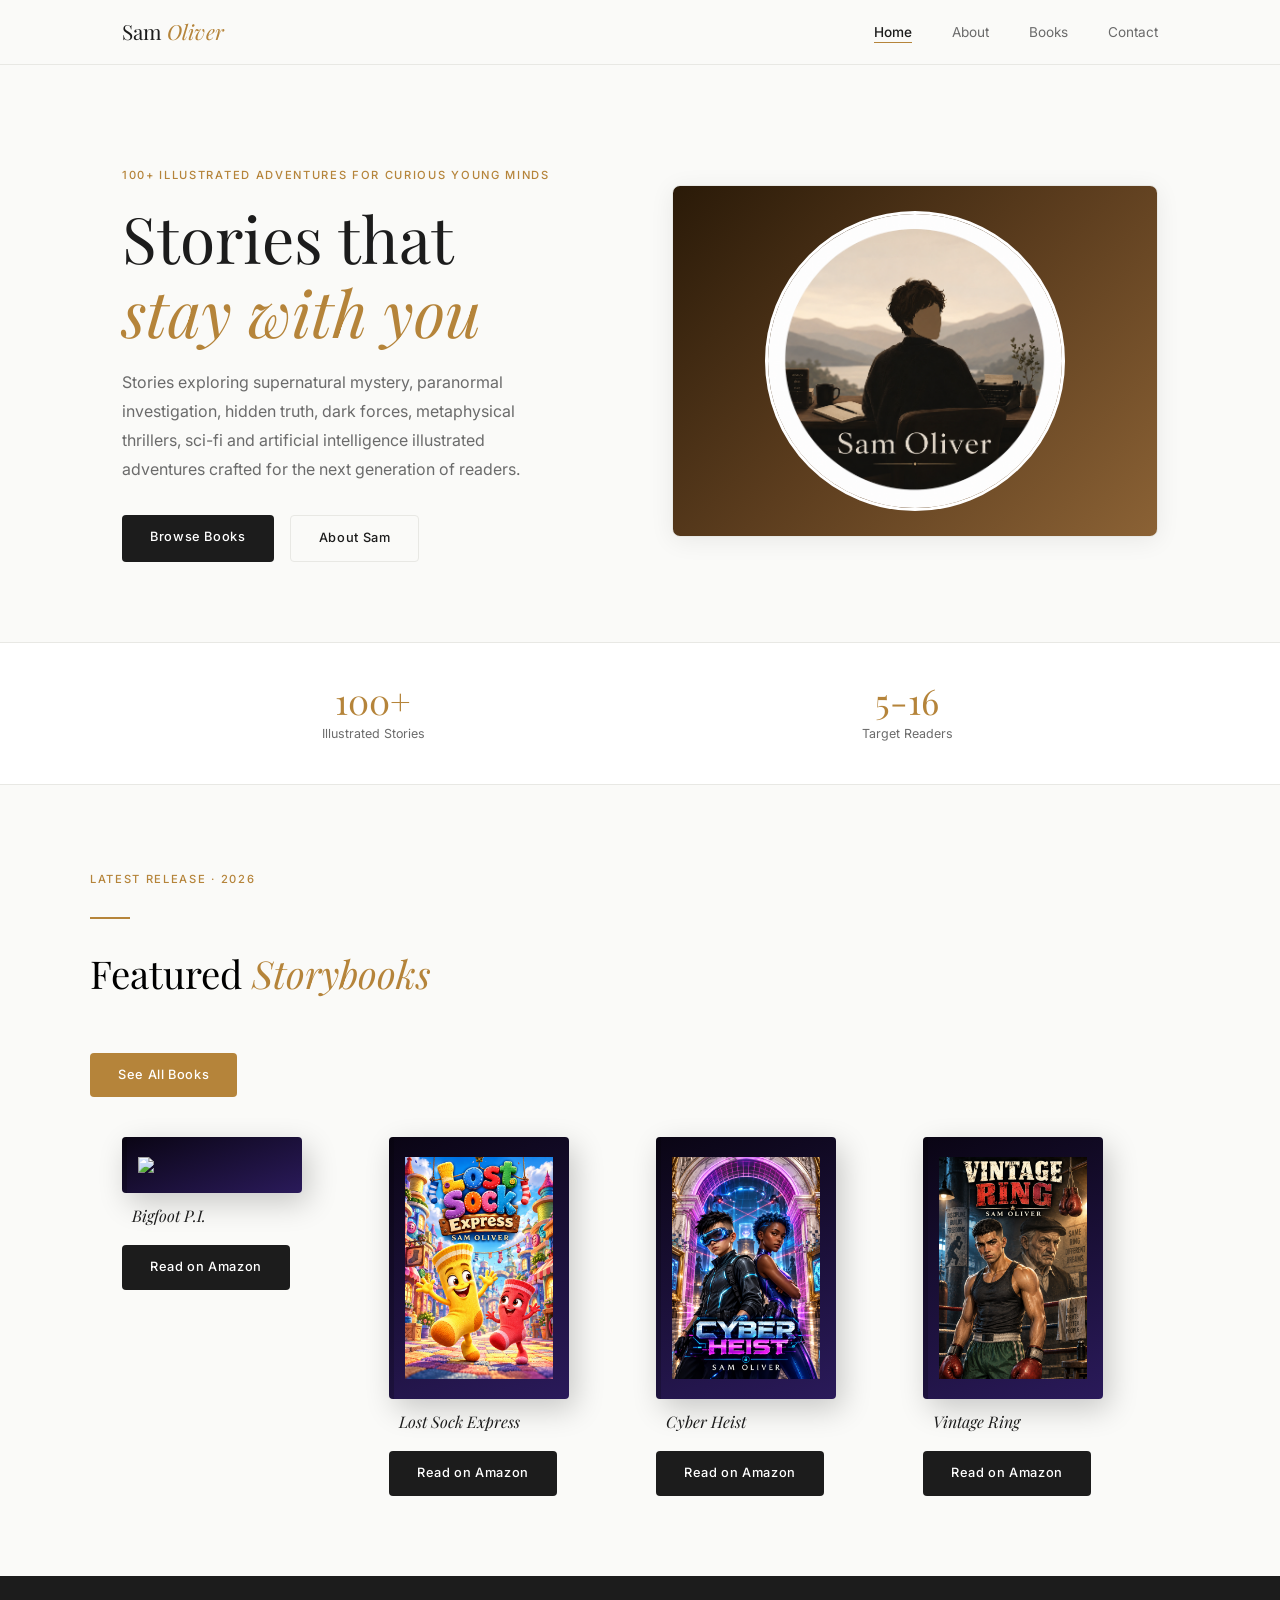
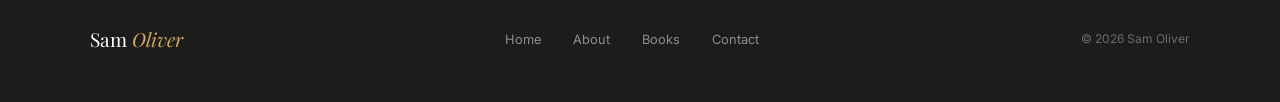
==== commit ef2e2e55: "Add files via upload" ====
--- a/index.html
+++ b/index.html
@@ -3,7 +3,11 @@
 <head>
   <meta charset="UTF-8" />
   <meta name="viewport" content="width=device-width, initial-scale=1.0" />
-  <title>Sam Oliver - Children's Books Author</title>
+  <meta name="description" content="Explore 100+ illustrated children's books by author Sam Oliver. Featuring kids' supernatural mystery, paranormal investigation, hidden truth, dark forces, metaphysical thrillers, artificial intelligence and stem storybooks.">
+  <meta name="author" content="Sam Oliver">
+  <meta name="robots" content="index, follow">
+  <link rel="canonical" href="https://samoliver.vercel.app/">
+  <title>Sam Oliver - Children's Book Author & Visual Storyteller</title>
   <link rel="preconnect" href="https://fonts.googleapis.com" />
   <link href="https://fonts.googleapis.com/css2?family=Playfair+Display:ital,wght@0,400;0,600;1,400&family=Inter:wght@300;400;500&display=swap" rel="stylesheet" />
   <link rel="stylesheet" href="styles.css">
@@ -43,9 +47,9 @@
   <!-- Hero -->
   <section class="hero">
     <div class="hero-text">
-      <span class="tag hero-tag">Award-Winning Author of Children Books</span>
+      <span class="tag hero-tag">100+ Illustrated Adventures for Curious Young Minds</span>
       <h1>Stories that<br><em>stay with you</em></h1>
-      <p>Stories exploring adventure, supernatural mystery, paranormal investigation, hidden truth, dark forces, metaphysical thrillers, sci-fi, artificial intelligence etc., that interest the children of this era.</p>
+      <p>Stories exploring supernatural mystery, paranormal investigation, hidden truth, dark forces, metaphysical thrillers, sci-fi and artificial intelligence illustrated adventures crafted for the next generation of readers.</p>
       <div class="hero-buttons">
         <a href="books.html" class="btn btn-dark">Browse Books</a>
         <a href="about.html" class="btn btn-outline">About Sam</a>
@@ -65,11 +69,11 @@
     <div class="stats-inner">
       <div class="reveal">
         <div class="stat-number">100+</div>
-        <div class="stat-label">Published Books</div>
+        <div class="stat-label">Illustrated Stories</div>
       </div>
       <div class="reveal">
-        <div class="stat-number">2+</div>
-        <div class="stat-label">Years of Writing</div>
+        <div class="stat-number">5-16</div>
+        <div class="stat-label">Target Readers</div>
       </div>
     </div>
   </div>
@@ -82,8 +86,9 @@
       <div class="section-header">
       <span class="tag">Latest Release · 2026</span>
       <div class="divider"></div>
-      <h2 style="color: #000;">Featured <em>Novels</em></h2>
+      <h2 style="color: #000;">Featured <em>Storybooks</em></h2>
       </div>
+        <a href="books.html" class="btn btn-accent">See All Books</a>
     </div>
   </div>
 
@@ -139,7 +144,6 @@
       <div class="hero-buttons">
         <a href="https://www.amazon.com/dp/B0HM16VH9T" class="btn btn-dark" target="_blank">Read on Amazon</a>
         <!-- <a href="https://samoliverauthor.gumroad.com/l/Grdgal" class="btn btn-dark" target="_blank">Buy on Gumroad</a> -->
-        <a href="books.html" class="btn btn-accent">See All Books</a>
       </div>
     </div>
 
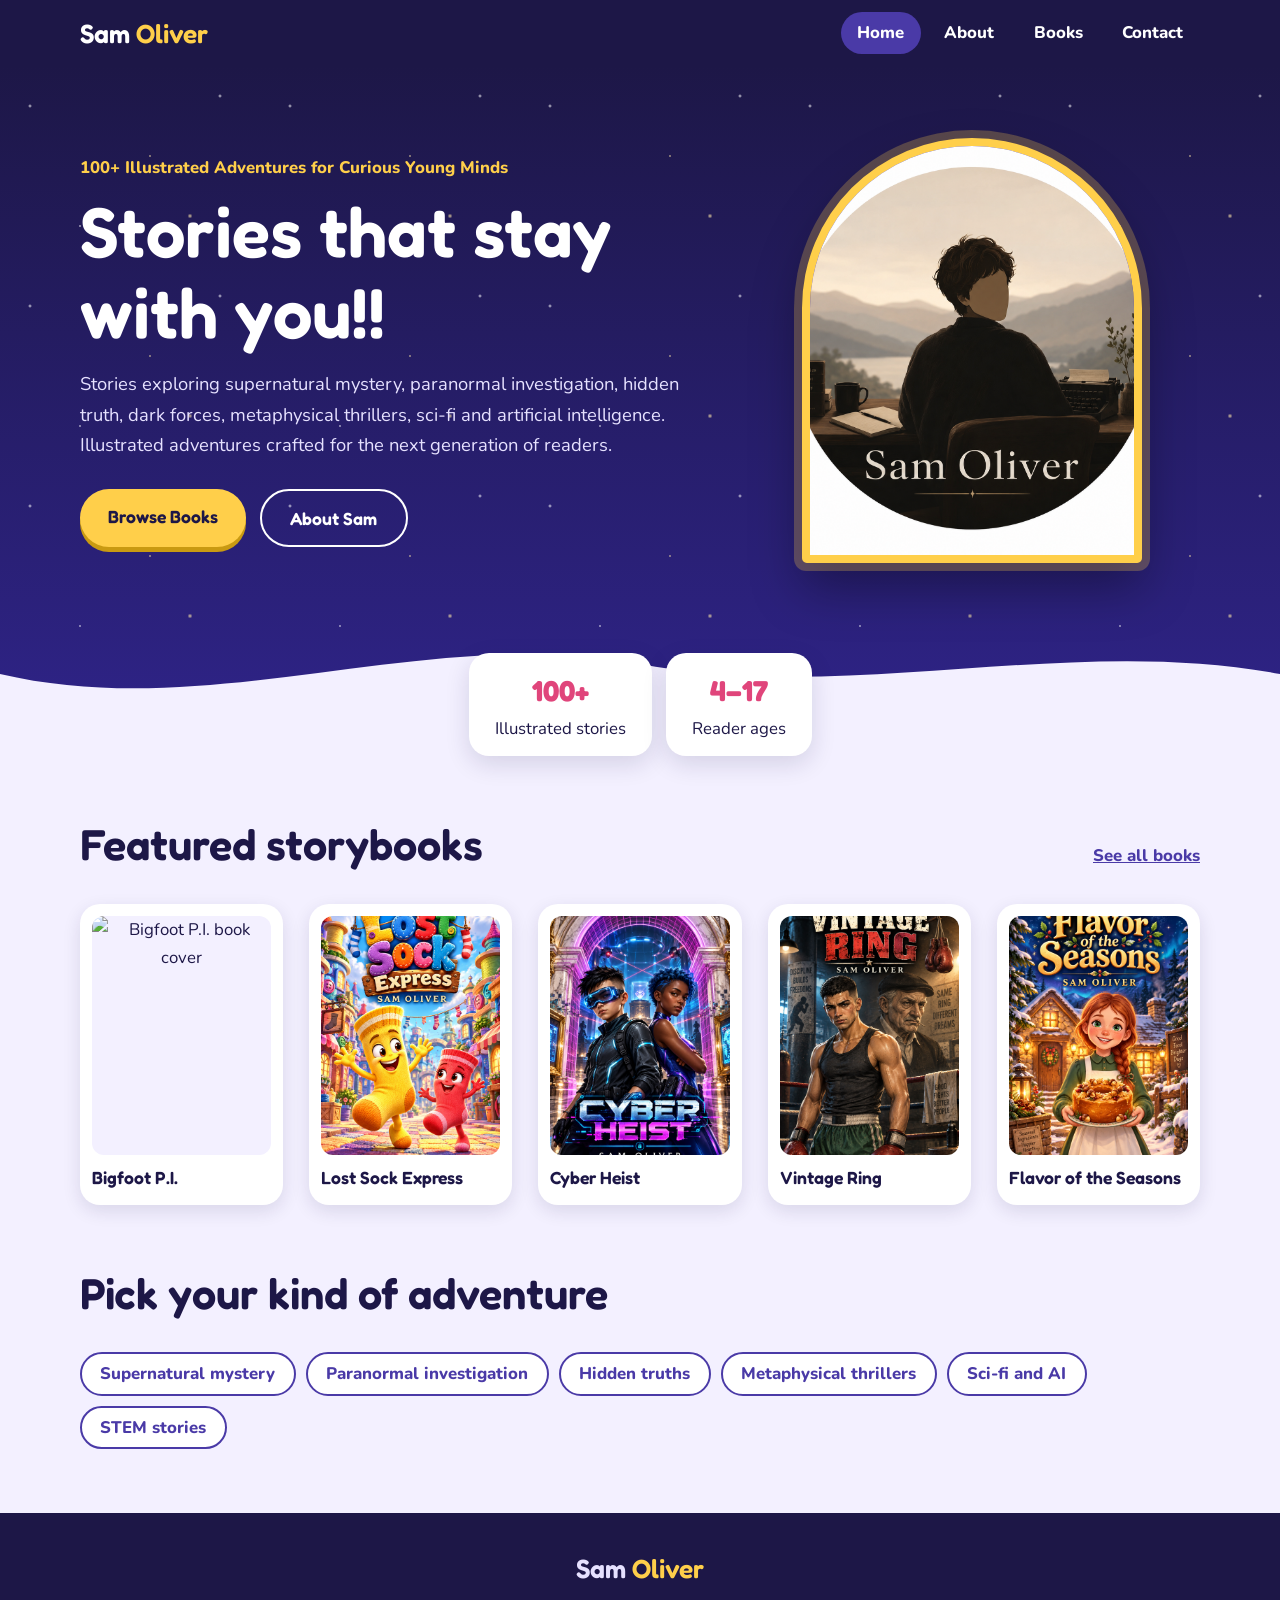
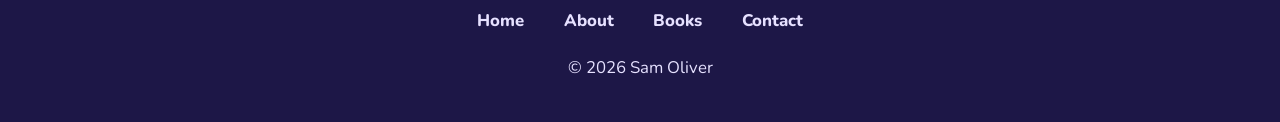
==== commit aef55168: "Add files via upload New design updated" ====
--- a/index.html
+++ b/index.html
@@ -1,168 +1,88 @@
 <!DOCTYPE html>
 <html lang="en">
 <head>
-  <meta charset="UTF-8" />
-  <meta name="viewport" content="width=device-width, initial-scale=1.0" />
-  <meta name="description" content="Explore 100+ illustrated children's books by author Sam Oliver. Featuring kids' supernatural mystery, paranormal investigation, hidden truth, dark forces, metaphysical thrillers, artificial intelligence and stem storybooks.">
-  <meta name="author" content="Sam Oliver">
-  <meta name="robots" content="index, follow">
-  <link rel="canonical" href="https://samoliver.vercel.app/">
-  <title>Sam Oliver - Children's Book Author & Visual Storyteller</title>
-  <link rel="preconnect" href="https://fonts.googleapis.com" />
-  <link href="https://fonts.googleapis.com/css2?family=Playfair+Display:ital,wght@0,400;0,600;1,400&family=Inter:wght@300;400;500&display=swap" rel="stylesheet" />
-  <link rel="stylesheet" href="styles.css">
-  <style>
-  
-  </style>
+<meta charset="utf-8">
+<meta name="viewport" content="width=device-width, initial-scale=1">
+<title>Sam Oliver - Children's Book Author &amp; Visual Storyteller</title>
+<meta name="description" content="Explore 100+ illustrated children's books by author Sam Oliver. Featuring kids' supernatural mystery, paranormal investigation, hidden truth, dark forces, metaphysical thrillers, artificial intelligence and stem storybooks.">
+<meta name="author" content="Sam Oliver">
+<meta name="robots" content="index, follow">
+<link rel="canonical" href="https://samoliver.vercel.app/">
+<link rel="preconnect" href="https://fonts.googleapis.com">
+<link rel="preconnect" href="https://fonts.gstatic.com" crossorigin>
+<link href="https://fonts.googleapis.com/css2?family=Fredoka:wght@500;600&family=Nunito:wght@400;800&display=swap" rel="stylesheet">
+<link rel="stylesheet" href="styles.css">
 </head>
 <body>
 
-<!-- ─── NAVIGATION ─── -->
-<nav id="navbar">
-  <div class="nav-inner">
-    <a class="nav-logo" href="index.html">Sam <span>Oliver</span></a>
-    <ul class="nav-links">
-      <li><a href="index.html" class="active" data-page="home">Home</a></li>
-      <li><a href="about.html" data-page="about">About</a></li>
-      <li><a href="books.html" data-page="books">Books</a></li>
-      <li><a href="contact.html" data-page="contact">Contact</a></li>
-    </ul>
-    <button class="hamburger" id="hamburger" onclick="toggleMenu()" aria-label="Menu">
-      <span></span><span></span><span></span>
-    </button>
+<header class="site-header">
+  <div class="wrap">
+    <a class="logo" href="index.html">Sam <span>Oliver</span></a>
+    <button class="nav-toggle" aria-expanded="false" aria-label="Menu">Menu</button>
+    <nav class="nav" aria-label="Main">
+      <a href="index.html" aria-current="page">Home</a>
+      <a href="about.html">About</a>
+      <a href="books.html">Books</a>
+      <a href="contact.html">Contact</a>
+    </nav>
   </div>
-  <div class="mobile-menu" id="mobileMenu">
-    <a href="index.html">Home</a>
-    <a href="about.html">About</a>
-    <a href="books.html">Books</a>
-    <a href="contact.html">Contact</a>
+</header>
+
+<main>
+  <section class="hero">
+    <!-- <div class="moon" aria-hidden="true"></div> -->
+    <div class="wrap">
+      <div>
+        <p class="kicker">100+ Illustrated Adventures for Curious Young Minds</p>
+        <h1>Stories that stay with you!!</h1>
+        <p class="lead">Stories exploring supernatural mystery, paranormal investigation, hidden truth, dark forces, metaphysical thrillers, sci-fi and artificial intelligence. Illustrated adventures crafted for the next generation of readers.</p>
+        <div class="actions">
+          <a class="btn btn-lantern" href="books.html">Browse Books</a>
+          <a class="btn btn-line" href="about.html">About Sam</a>
+        </div>
+      </div>
+      <div class="window"><img src="gallery/profile.png" alt="Sam Oliver, children's book author"></div>
+    </div>
+    <svg class="wave" viewBox="0 0 1440 90" preserveAspectRatio="none" aria-hidden="true"><path d="M0,50 C240,100 480,0 720,40 C960,80 1200,10 1440,50 L1440,90 L0,90Z" fill="#f3f0ff"/></svg>
+  </section>
+
+  <div class="wrap stats">
+    <div class="stat"><b>100+</b>Illustrated stories</div>
+    <div class="stat"><b>4–17</b>Reader ages</div>
   </div>
-</nav>
 
-<!-- ════════════════════════════════════
-     HOME PAGE
-════════════════════════════════════ -->
-<div class="page active" id="page-home">
-
-  <!-- Hero -->
-  <section class="hero">
-    <div class="hero-text">
-      <span class="tag hero-tag">100+ Illustrated Adventures for Curious Young Minds</span>
-      <h1>Stories that<br><em>stay with you</em></h1>
-      <p>Stories exploring supernatural mystery, paranormal investigation, hidden truth, dark forces, metaphysical thrillers, sci-fi and artificial intelligence illustrated adventures crafted for the next generation of readers.</p>
-      <div class="hero-buttons">
-        <a href="books.html" class="btn btn-dark">Browse Books</a>
-        <a href="about.html" class="btn btn-outline">About Sam</a>
+  <section class="section">
+    <div class="wrap">
+      <div class="section-head">
+        <h2>Featured storybooks</h2>
+        <a href="books.html">See all books</a>
       </div>
-    </div>
-    <div class="hero-card">
-      <div class="hero-card-img">
-        <div class="author-initials"><img src="gallery/profile.png"></div>
-        
-      </div>
-      
+      <div class="grid" data-books="1" data-limit="5"></div>
     </div>
   </section>
 
-  <!-- Stats -->
-  <div class="stats">
-    <div class="stats-inner">
-      <div class="reveal">
-        <div class="stat-number">100+</div>
-        <div class="stat-label">Illustrated Stories</div>
-      </div>
-      <div class="reveal">
-        <div class="stat-number">5-16</div>
-        <div class="stat-label">Target Readers</div>
-      </div>
+  <section class="section" style="padding-top:0">
+    <div class="wrap">
+      <div class="section-head"><h2>Pick your kind of adventure</h2></div>
+      <ul class="worlds">
+        <li>Supernatural mystery</li><li>Paranormal investigation</li><li>Hidden truths</li>
+        <li>Metaphysical thrillers</li><li>Sci-fi and AI</li><li>STEM stories</li>
+      </ul>
     </div>
+  </section>
+</main>
+
+<footer class="site-footer">
+  <div class="wrap">
+    <a class="logo" href="index.html">Sam <span>Oliver</span></a>
+    <nav class="nav" aria-label="Footer">
+      <a href="index.html">Home</a><a href="about.html">About</a><a href="books.html">Books</a><a href="contact.html">Contact</a>
+    </nav>
+    <p>© 2026 Sam Oliver</p>
   </div>
+</footer>
 
-  <!-- Latest Book -->
-  <div id="page-books">
-
-  <div class="page-hero" style="background-color: #fafaf8;padding-bottom: 0;">
-    <div class="page-hero-inner">
-      <div class="section-header">
-      <span class="tag">Latest Release · 2026</span>
-      <div class="divider"></div>
-      <h2 style="color: #000;">Featured <em>Storybooks</em></h2>
-      </div>
-        <a href="books.html" class="btn btn-accent">See All Books</a>
-    </div>
-  </div>
-
-
-  <div class="books-grid" id="booksGrid">
-
-    <div class="bk-card" data-cat="novel">
-      <div class="book-card-featured">
-        <div class="bk-cover-inner bca-3">
-        <img src="gallery/bigfoot_pi.jpg">
-        </div>
-      </div>
-      <div class="bk-title"><em>Bigfoot P.I.</em></div>
-      <div class="hero-buttons">
-        <a href="https://www.amazon.com/dp/B0HNTQLWTR" class="btn btn-dark" target="_blank">Read on Amazon</a>
-        <!-- <a href="https://samoliverauthor.gumroad.com/l/secncus" class="btn btn-dark" target="_blank">Buy on Gumroad</a> -->
-      </div>
-    </div>
-
-    <div class="bk-card" data-cat="novel">
-      <div class="book-card-featured">
-        <div class="bk-cover-inner bca-3">
-        <img src="gallery/lost_sock_express.jpg">
-        </div>
-      </div>
-      <div class="bk-title"><em>Lost Sock Express</em></div>
-      <div class="hero-buttons">
-        <a href="https://www.amazon.com/dp/B0HN8YZSK8" class="btn btn-dark" target="_blank">Read on Amazon</a>
-        <!-- <a href="https://samoliverauthor.gumroad.com/l/Crypcds" class="btn btn-dark" target="_blank">Buy on Gumroad</a> -->
-      </div>
-    </div>
-
-    <div class="bk-card" data-cat="novel">
-      <div class="book-card-featured">
-        <div class="bk-cover-inner bca-3">
-        <img src="gallery/cyber_heist.jpg">
-        </div>
-      </div>
-      <div class="bk-title"><em>Cyber Heist</em></div>
-      <div class="hero-buttons">
-        <a href="https://www.amazon.com/dp/B0HMJG4N89" class="btn btn-dark" target="_blank">Read on Amazon</a>
-        <!-- <a href="https://samoliverauthor.gumroad.com/l/Rivots" class="btn btn-dark" target="_blank">Buy on Gumroad</a> -->
-      </div>
-    </div>
-
-    <div class="bk-card" data-cat="novel">
-      <div class="book-card-featured">
-        <div class="bk-cover-inner bca-3">
-        <img src="gallery/vintage_ring.jpg">
-        </div>
-      </div>
-      <div class="bk-title"><em>Vintage Ring</em></div>
-      <div class="hero-buttons">
-        <a href="https://www.amazon.com/dp/B0HM16VH9T" class="btn btn-dark" target="_blank">Read on Amazon</a>
-        <!-- <a href="https://samoliverauthor.gumroad.com/l/Grdgal" class="btn btn-dark" target="_blank">Buy on Gumroad</a> -->
-      </div>
-    </div>
-
-</div>
-
-  <footer>
-    <div class="footer-inner">
-      <div class="footer-logo">Sam <em>Oliver</em></div>
-      <ul class="footer-links">
-        <li><a href="index.html">Home</a></li>
-        <li><a href="about.html">About</a></li>
-        <li><a href="books.html">Books</a></li>
-        <li><a href="contact.html">Contact</a></li>
-      </ul>
-      <span class="footer-copy">© 2026 Sam Oliver</span>
-    </div>
-  </footer>
-</div>
-
+<script src="books-data.js"></script>
 <script src="script.js"></script>
 </body>
 </html>
--- a/styles.css
+++ b/styles.css
@@ -1,983 +1,149 @@
- *, *::before, *::after { box-sizing: border-box; margin: 0; padding: 0; }
-
-    :root {
-      --bg: #fafaf8;
-      --white: #ffffff;
-      --ink: #1c1c1c;
-      --muted: #6b6b6b;
-      --border: #e8e8e4;
-      --accent: #b5843a;
-      --accent-light: #f5ede0;
-      --font-serif: 'Playfair Display', Georgia, serif;
-      --font-sans: 'Inter', system-ui, sans-serif;
-      --radius: 4px;
-      --transition: 0.25s ease;
-    }
-
-    html { scroll-behavior: smooth; }
-
-    body {
-      font-family: var(--font-sans);
-      background: var(--bg);
-      color: var(--ink);
-      font-size: 16px;
-      line-height: 1.6;
-      overflow-x: hidden;
-    }
-
-    /* ─── UTILITY ─── */
-    .container {
-      max-width: 1100px;
-      margin: 0 auto;
-      padding: 0 2rem;
-    }
-
-    .tag {
-      display: inline-block;
-      font-size: 0.7rem;
-      letter-spacing: 0.15em;
-      text-transform: uppercase;
-      color: var(--accent);
-      font-weight: 500;
-    }
-
-    .divider {
-      width: 40px;
-      height: 2px;
-      background: var(--accent);
-      margin: 1rem 0 1.5rem;
-    }
-
-    /* ─── NAVIGATION ─── */
-    nav {
-      position: sticky;
-      top: 0;
-      z-index: 100;
-      background: rgba(250, 250, 248, 0.95);
-      backdrop-filter: blur(8px);
-      border-bottom: 1px solid var(--border);
-    }
-
-    .nav-inner {
-      display: flex;
-      align-items: center;
-      justify-content: space-between;
-      height: 64px;
-      max-width: 1100px;
-      margin: 0 auto;
-      padding: 0 2rem;
-    }
-
-    .nav-logo {
-      font-family: var(--font-serif);
-      font-size: 1.3rem;
-      color: var(--ink);
-      text-decoration: none;
-      letter-spacing: 0.01em;
-    }
-
-    .nav-logo span { color: var(--accent); font-style: italic; }
-
-    .nav-links {
-      display: flex;
-      gap: 2.5rem;
-      list-style: none;
-    }
-
-    .nav-links a {
-      font-size: 0.85rem;
-      font-weight: 400;
-      color: var(--muted);
-      text-decoration: none;
-      transition: color var(--transition);
-    }
-
-    .nav-links a:hover,
-    .nav-links a.active { color: var(--ink); }
-
-    .nav-links a.active {
-      font-weight: 500;
-      border-bottom: 1.5px solid var(--accent);
-      padding-bottom: 2px;
-    }
-
-    /* Hamburger */
-    .hamburger {
-      display: none;
-      flex-direction: column;
-      gap: 5px;
-      background: none;
-      border: none;
-      cursor: pointer;
-      padding: 4px;
-    }
-
-    .hamburger span {
-      display: block;
-      width: 22px;
-      height: 1.5px;
-      background: var(--ink);
-      transition: all 0.3s;
-    }
-
-    .hamburger.open span:nth-child(1) { transform: rotate(45deg) translate(4px, 5px); }
-    .hamburger.open span:nth-child(2) { opacity: 0; }
-    .hamburger.open span:nth-child(3) { transform: rotate(-45deg) translate(4px, -5px); }
-
-    .mobile-menu {
-      display: none;
-      flex-direction: column;
-      background: var(--white);
-      border-top: 1px solid var(--border);
-      padding: 1rem 2rem;
-    }
-
-    .mobile-menu.open { display: flex; }
-
-    .mobile-menu a {
-      font-size: 1rem;
-      color: var(--ink);
-      text-decoration: none;
-      padding: 0.75rem 0;
-      border-bottom: 1px solid var(--border);
-      font-weight: 400;
-      transition: color var(--transition);
-    }
-
-    .mobile-menu a:last-child { border-bottom: none; }
-    .mobile-menu a:hover { color: var(--accent); }
-
-    /* ─── PAGES ─── */
-    .page { display: none; }
-    .page.active { display: block; animation: fadeUp 0.4s ease; }
-
-    @keyframes fadeUp {
-      from { opacity: 0; transform: translateY(16px); }
-      to   { opacity: 1; transform: translateY(0); }
-    }
-
-    /* ─────────────────────────────
-       HOME
-    ───────────────────────────── */
-
-    /* Hero */
-    .hero {
-      padding: 6rem 2rem 5rem;
-      max-width: 1100px;
-      margin: 0 auto;
-      display: grid;
-      grid-template-columns: 1fr 1fr;
-      gap: 4rem;
-      align-items: center;
-    }
-
-    .hero-tag { margin-bottom: 1rem; }
-
-    .hero h1 {
-      font-family: var(--font-serif);
-      font-size: clamp(2.8rem, 5vw, 4rem);
-      font-weight: 400;
-      line-height: 1.15;
-      margin-bottom: 1.25rem;
-      color: var(--ink);
-    }
-
-    .hero h1 em { font-style: italic; color: var(--accent); }
-
-    .hero p {
-      font-size: 1rem;
-      color: var(--muted);
-      line-height: 1.8;
-      margin-bottom: 2rem;
-      max-width: 420px;
-    }
-
-    .hero-buttons {
-      display: flex;
-      gap: 1rem;
-      flex-wrap: wrap;
-    }
-
-    .btn {
-      display: inline-block;
-      font-size: 0.8rem;
-      font-weight: 500;
-      letter-spacing: 0.05em;
-      padding: 0.75rem 1.75rem;
-      border-radius: var(--radius);
-      text-decoration: none;
-      cursor: pointer;
-      border: none;
-      transition: all var(--transition);
-    }
-
-    .btn-dark {
-      background: var(--ink);
-      color: #fff;
-    }
-    .btn-dark:hover { background: #333; }
-
-    .btn-outline {
-      background: transparent;
-      color: var(--ink);
-      border: 1.5px solid var(--border);
-    }
-    .btn-outline:hover { border-color: var(--ink); }
-
-    .btn-accent {
-      background: var(--accent);
-      color: #fff;
-    }
-    .btn-accent:hover { background: #9e7030; }
-
-    /* Hero image card */
-    .hero-card {
-      background: var(--white);
-      border: 1px solid var(--border);
-      border-radius: 8px;
-      overflow: hidden;
-      box-shadow: 0 4px 24px rgba(0,0,0,0.07);
-    }
-
-    .hero-card-img {
-  height: 350px;
-  background: linear-gradient(135deg, #2a1a08 0%, #5c3d1e 50%, #8b6235 100%);
-  display: flex;
-  align-items: center;
-  justify-content: center;
-  position: relative;
-  overflow: visible; /* Changed from hidden */
-}
-
-.author-initials {
-  width: 300px;
-  height: 300px;
-  border-radius: 50%;
-  overflow: hidden;
-  border: 3px solid #fff; /* optional, helps define the circle edge */
-  flex-shrink: 0;
-}
-
-.author-initials img {
-  width: 100%;
-  height: 100%;
-  object-fit: cover;
-  display: block;
-}
-
-    .hero-card-body {
-      padding: 1.5rem;
-    }
-
-    .hero-card-body h3 {
-      font-family: var(--font-serif);
-      font-size: 1.1rem;
-      font-weight: 400;
-      color: #fff;
-      margin-bottom: 0.25rem;
-    }
-
-    .hero-card-body p {
-      font-size: 0.8rem;
-      color: #fff;
-      margin: 0;
-    }
-
-    /* Stats strip */
-    .stats {
-      background: var(--white);
-      border-top: 1px solid var(--border);
-      border-bottom: 1px solid var(--border);
-    }
-
-    .stats-inner {
-      max-width: 1100px;
-      margin: 0 auto;
-      padding: 2.5rem 2rem;
-      display: grid;
-      grid-template-columns: repeat(2, 1fr);
-      gap: 2rem;
-      text-align: center;
-    }
-
-    .stat-number {
-      font-family: var(--font-serif);
-      font-size: 2.2rem;
-      font-weight: 400;
-      color: var(--accent);
-      line-height: 1;
-      margin-bottom: 0.4rem;
-    }
-
-    .stat-label {
-      font-size: 0.78rem;
-      color: var(--muted);
-      font-weight: 400;
-    }
-
-    /* Featured Book */
-    .section {
-      padding: 5rem 2rem;
-      max-width: 1100px;
-      margin: 0 auto;
-    }
-
-    .section-header {
-      margin-bottom: 3rem;
-    }
-
-    .section-header h2 {
-      font-family: var(--font-serif);
-      font-size: clamp(1.8rem, 3vw, 2.4rem);
-      font-weight: 400;
-    }
-
-    .section-header h2 em { font-style: italic; color: var(--accent); }
-
-    .featured-grid {
-      display: grid;
-      grid-template-columns: auto 1fr;
-      gap: 3rem;
-      align-items: start;
-    }
-
-    .book-card-featured {
-      width: 180px;
-      flex-shrink: 0;
-      border-radius: 4px;
-      overflow: hidden;
-      box-shadow: 6px 10px 30px rgba(0,0,0,0.2);
-    }
-
-    .book-cover-art {
-      width: 180px;
-      height: 260px;
-      display: flex;
-      flex-direction: column;
-      justify-content: space-between;
-      padding: 1.5rem 1.25rem;
-      position: relative;
-    }
-
-    .book-cover-art::after {
-      content: '';
-      position: absolute;
-      top: 0; bottom: 0; left: 0;
-      width: 6px;
-      background: rgba(0,0,0,0.25);
-    }
-
-    .bca-0 { background: linear-gradient(160deg, #1a0a04, #6b3a1a); }
-    .bca-1 { background: linear-gradient(160deg, #051a1a, #1a5a5a); }
-    .bca-2 { background: linear-gradient(160deg, #141a05, #4a5a1a); }
-    .bca-3 { background: linear-gradient(160deg, #0a0514, #2a1a5a); }
-    .bca-4 { background: linear-gradient(160deg, #140514, #4a1a4a); }
-    .bca-5 { background: linear-gradient(160deg, #0f0d0a, #3a2a1a); }
-
-    .bca-title {
-      font-family: var(--font-serif);
-      color: #f0e0c0;
-      font-size: 1.1rem;
-      line-height: 1.2;
-      font-weight: 400;
-      position: relative;
-      z-index: 1;
-    }
-
-    .bca-title em { font-style: italic; font-size: 1.3rem; display: block; }
-
-    .bca-author {
-      font-size: 0.6rem;
-      letter-spacing: 0.2em;
-      text-transform: uppercase;
-      color: rgba(240,224,192,0.7);
-      position: relative;
-      z-index: 1;
-    }
-
-    .featured-info h3 {
-      font-family: var(--font-serif);
-      font-size: 1.8rem;
-      font-weight: 400;
-      margin-bottom: 0.25rem;
-    }
-
-    .featured-info h3 em { font-style: italic; color: var(--accent); }
-
-    .featured-meta {
-      font-size: 0.8rem;
-      color: var(--muted);
-      margin-bottom: 1.25rem;
-    }
-
-    .featured-info p {
-      color: var(--muted);
-      line-height: 1.8;
-      margin-bottom: 1.5rem;
-      font-size: 0.95rem;
-    }
-
-    .quote-block {
-      border-left: 3px solid var(--accent);
-      padding: 0.75rem 1.25rem;
-      background: var(--accent-light);
-      border-radius: 0 var(--radius) var(--radius) 0;
-      margin-bottom: 1.5rem;
-    }
-
-    .quote-block p {
-      font-family: var(--font-serif);
-      font-style: italic;
-      font-size: 1rem;
-      color: #4a3520;
-      margin: 0 0 0.4rem;
-    }
-
-    .quote-block cite {
-      font-size: 0.72rem;
-      color: var(--accent);
-      letter-spacing: 0.08em;
-      text-transform: uppercase;
-      font-style: normal;
-    }
-
-    /* ─────────────────────────────
-       ABOUT
-    ───────────────────────────── */
-    .page-hero {
-      background: var(--ink);
-      color: #fff;
-      padding: 5rem 2rem 4rem;
-    }
-
-    .page-hero-inner {
-      max-width: 1100px;
-      margin: 0 auto;
-    }
-
-    .page-hero .tag { color: var(--accent); margin-bottom: 0.75rem; }
-
-    .page-hero h1 {
-      font-family: var(--font-serif);
-      font-size: clamp(2.2rem, 4vw, 3rem);
-      font-weight: 400;
-      line-height: 1.2;
-    }
-
-    .page-hero h1 em { font-style: italic; color: #d4a85a; }
-
-    .about-layout {
-      max-width: 1100px;
-      margin: 0 auto;
-      padding: 4rem 2rem;
-      display: grid;
-      grid-template-columns: 1fr 320px;
-      gap: 4rem;
-      align-items: start;
-    }
-
-    .about-body p {
-      font-size: 0.97rem;
-      line-height: 1.9;
-      color: #3a3a3a;
-      margin-bottom: 1.25rem;
-    }
-
-    .about-body p:first-child::first-letter {
-      font-family: var(--font-serif);
-      font-size: 3.8rem;
-      float: left;
-      line-height: 0.85;
-      margin-right: 0.08em;
-      color: var(--accent);
-    }
-
-    .sidebar-card {
-      background: var(--white);
-      border: 1px solid var(--border);
-      border-radius: 8px;
-      padding: 1.75rem;
-      position: sticky;
-      top: 80px;
-    }
-
-    .sidebar-card h4 {
-      font-size: 0.7rem;
-      letter-spacing: 0.15em;
-      text-transform: uppercase;
-      color: var(--accent);
-      margin-bottom: 1rem;
-      font-weight: 500;
-    }
-
-    .info-row {
-      display: flex;
-      justify-content: space-between;
-      align-items: baseline;
-      padding: 0.6rem 0;
-      border-bottom: 1px solid var(--border);
-      font-size: 0.85rem;
-    }
-
-    .info-row:last-child { border-bottom: none; }
-    .info-row .label { color: var(--muted); }
-    .info-row .value { font-weight: 500; text-align: right; }
-
-    .timeline {
-      margin-top: 2rem;
-    }
-
-    .timeline h4 {
-      font-size: 0.7rem;
-      letter-spacing: 0.15em;
-      text-transform: uppercase;
-      color: var(--accent);
-      margin-bottom: 1rem;
-      font-weight: 500;
-    }
-
-    .tl-item {
-      display: flex;
-      gap: 1rem;
-      margin-bottom: 1rem;
-      font-size: 0.83rem;
-      opacity: 0;
-      transform: translateX(-10px);
-      transition: all 0.5s ease;
-    }
-
-    .tl-item.visible { opacity: 1; transform: translateX(0); }
-
-    .tl-year {
-      color: var(--accent);
-      font-weight: 500;
-      min-width: 36px;
-      font-size: 0.78rem;
-      padding-top: 1px;
-    }
-
-    .tl-text { color: #3a3a3a; line-height: 1.5; }
-
-    /* ─────────────────────────────
-       BOOKS
-    ───────────────────────────── */
-    .books-controls {
-      max-width: 1100px;
-      margin: 0 auto;
-      padding: 2.5rem 2rem 0;
-      display: flex;
-      gap: 0.5rem;
-      flex-wrap: wrap;
-    }
-
-    .filter-btn {
-      font-size: 0.78rem;
-      font-weight: 400;
-      padding: 0.45rem 1.1rem;
-      border-radius: 99px;
-      border: 1.5px solid var(--border);
-      background: transparent;
-      color: var(--muted);
-      cursor: pointer;
-      transition: all var(--transition);
-    }
-
-    .filter-btn:hover { border-color: var(--ink); color: var(--ink); }
-
-    .filter-btn.active {
-      background: var(--ink);
-      color: #fff;
-      border-color: var(--ink);
-    }
-
-    .books-grid {
-      max-width: 1100px;
-      margin: 0 auto;
-      padding: 2.5rem 2rem 5rem;
-      display: grid;
-      grid-template-columns: repeat(auto-fill, minmax(200px, 1fr));
-      gap: 2rem;
-    }
-
-    .bk-card {
-      cursor: pointer;
-      transition: transform var(--transition);
-      opacity: 0;
-      transform: translateY(20px);
-      transition: opacity 0.5s ease, transform 0.5s ease;
-    }
-
-    .bk-card.visible { opacity: 1; transform: translateY(0); }
-    .bk-card:hover { transform: translateY(-4px); }
-
-    .bk-cover {
-      width: 100%;
-      aspect-ratio: 3/4;
-      border-radius: var(--radius);
-      overflow: hidden;
-      margin-bottom: 1rem;
-      box-shadow: 0 4px 16px rgba(0,0,0,0.15);
-    }
-
-    .bk-cover-inner {
-      width: 100%; height: 100%;
-      display: flex;
-      flex-direction: column;
-      justify-content: space-between;
-      padding: 1.25rem 1rem;
-      position: relative;
-    }
-
-    .bk-cover-author {
-      width: 100%; height: 100%;
-      display: flex;
-      /*flex-direction: column;*/
-      justify-content: space-between;
-      /*padding: 1.25rem 1rem;*/
-      position: relative;
-    }
-
-    .bk-cover-inner::after {
-      content: '';
-      position: absolute;
-      top: 0; bottom: 0; left: 0;
-      width: 5px;
-      background: rgba(0,0,0,0.2);
-    }
-
-    .bk-cover-title {
-      font-family: var(--font-serif);
-      color: #f0e0c0;
-      font-size: 1rem;
-      line-height: 1.25;
-      position: relative; z-index: 1;
-    }
-
-    .bk-cover-title em { font-style: italic; font-size: 1.15rem; display: block; }
-
-    .bk-cover-year {
-      font-size: 0.6rem;
-      letter-spacing: 0.15em;
-      color: rgba(240,224,192,0.65);
-      position: relative; z-index: 1;
-    }
-
-    .bk-genre {
-      font-size: 0.68rem;
-      color: var(--accent);
-      letter-spacing: 0.1em;
-      text-transform: uppercase;
-      margin-bottom: 0.3rem;
-      font-weight: 500;
-    }
-
-    .bk-title {
-      font-family: var(--font-serif);
-      font-size: 1rem;
-      font-weight: 400;
-      padding: 10px;
-      align-items: center;
-      margin-bottom: 0.4rem;
-    }
-
-    .bk-title em { font-style: italic; }
-
-    .bk-desc {
-      font-size: 0.8rem;
-      color: var(--muted);
-      line-height: 1.6;
-    }
-
-    /* ─────────────────────────────
-       CONTACT
-    ───────────────────────────── */
-    .contact-layout {
-      max-width: 1100px;
-      margin: 0 auto;
-      padding: 4rem 2rem 5rem;
-      display: grid;
-      grid-template-columns: 1fr 1fr;
-      gap: 4rem;
-      align-items: start;
-    }
-
-    .contact-info h2 {
-      font-family: var(--font-serif);
-      font-size: 1.8rem;
-      font-weight: 400;
-      margin-bottom: 0.5rem;
-    }
-
-    .contact-info h2 em { font-style: italic; color: var(--accent); }
-
-    .contact-info > p {
-      color: var(--muted);
-      line-height: 1.8;
-      margin-bottom: 2.5rem;
-      font-size: 0.92rem;
-    }
-
-    .contact-item {
-      display: flex;
-      gap: 1rem;
-      align-items: flex-start;
-      margin-bottom: 1.5rem;
-    }
-
-    .contact-icon {
-      width: 38px; height: 38px;
-      background: var(--accent-light);
-      border-radius: var(--radius);
-      display: flex;
-      align-items: center;
-      justify-content: center;
-      font-size: 1rem;
-      flex-shrink: 0;
-      color: var(--accent);
-    }
-
-    .ci-label {
-      font-size: 0.7rem;
-      letter-spacing: 0.1em;
-      text-transform: uppercase;
-      color: var(--accent);
-      font-weight: 500;
-      margin-bottom: 0.2rem;
-    }
-
-    .ci-value {
-      font-size: 0.88rem;
-      color: var(--ink);
-      line-height: 1.5;
-    }
-
-    .socials {
-      display: grid;
-      gap: 0.8rem;
-      /*width: 1000%;*/
-      margin-top: 2rem;
-    }
-
-    .social-pill {
-      font-size: 0.72rem;
-      font-weight: 500;
-      padding: 0.45rem 1rem;
-      border: 1.5px solid var(--border);
-      border-radius: 99px;
-      text-decoration: none;
-      color: var(--muted);
-      transition: all var(--transition);
-    }
-
-    .social-pill:hover {
-      border-color: var(--ink);
-      color: var(--ink);
-    }
-
-    /* Form */
-    .contact-form-card {
-      background: var(--white);
-      border: 1px solid var(--border);
-      border-radius: 8px;
-      padding: 2.5rem;
-    }
-
-    .contact-form-card h3 {
-      font-family: var(--font-serif);
-      font-size: 1.3rem;
-      font-weight: 400;
-      margin-bottom: 1.75rem;
-    }
-
-    .form-row {
-      display: grid;
-      grid-template-columns: 1fr 1fr;
-      gap: 1rem;
-    }
-
-    .form-group {
-      margin-bottom: 1.25rem;
-    }
-
-    .form-group label {
-      display: block;
-      font-size: 0.75rem;
-      font-weight: 500;
-      color: var(--ink);
-      margin-bottom: 0.4rem;
-      letter-spacing: 0.03em;
-    }
-
-    .form-group input,
-    .form-group select,
-    .form-group textarea {
-      width: 100%;
-      padding: 0.65rem 0.9rem;
-      border: 1.5px solid var(--border);
-      border-radius: var(--radius);
-      font-family: var(--font-sans);
-      font-size: 0.88rem;
-      color: var(--ink);
-      background: var(--bg);
-      outline: none;
-      transition: border-color var(--transition);
-    }
-
-    .form-group input:focus,
-    .form-group select:focus,
-    .form-group textarea:focus { border-color: var(--accent); }
-
-    .form-group textarea { height: 110px; resize: vertical; }
-
-    .form-group select { appearance: none; cursor: pointer; }
-
-    .form-submit {
-      width: 100%;
-      padding: 0.85rem;
-      background: var(--ink);
-      color: #fff;
-      border: none;
-      border-radius: var(--radius);
-      font-family: var(--font-sans);
-      font-size: 0.85rem;
-      font-weight: 500;
-      cursor: pointer;
-      transition: background var(--transition);
-    }
-
-    .form-submit:hover { background: var(--accent); }
-
-    .success-banner {
-      display: none;
-      background: var(--accent-light);
-      border: 1.5px solid rgba(181,132,58,0.3);
-      border-radius: var(--radius);
-      padding: 1.25rem;
-      text-align: center;
-      font-family: var(--font-serif);
-      font-style: italic;
-      color: #7a5020;
-      font-size: 1.1rem;
-      margin-top: 1rem;
-    }
-
-    /* ─── FOOTER ─── */
-    footer {
-      background: var(--ink);
-      color: rgba(255,255,255,0.6);
-      padding: 3rem 2rem;
-    }
-
-    .footer-inner {
-      max-width: 1100px;
-      margin: 0 auto;
-      display: flex;
-      justify-content: space-between;
-      align-items: center;
-      flex-wrap: wrap;
-      gap: 1.5rem;
-    }
-
-    .footer-logo {
-      font-family: var(--font-serif);
-      font-size: 1.2rem;
-      color: #fff;
-    }
-
-    .footer-logo em { font-style: italic; color: #d4a85a; }
-
-    .footer-links {
-      display: flex;
-      gap: 2rem;
-      list-style: none;
-    }
-
-    .footer-links a {
-      font-size: 0.8rem;
-      color: rgba(255,255,255,0.5);
-      text-decoration: none;
-      transition: color var(--transition);
-    }
-
-    .footer-links a:hover { color: #fff; }
-
-    .footer-copy {
-      font-size: 0.75rem;
-      color: rgba(255,255,255,0.35);
-    }
-
-    /* ─── SCROLL REVEAL ─── */
-    .reveal {
-      opacity: 0;
-      transform: translateY(24px);
-      transition: opacity 0.6s ease, transform 0.6s ease;
-    }
-    .reveal.visible { opacity: 1; transform: translateY(0); }
-
-    /* ─── RESPONSIVE ─── */
-    @media (max-width: 900px) {
-      .hero {
-        grid-template-columns: 1fr;
-        padding: 4rem 2rem 3rem;
-        gap: 2.5rem;
-      }
-      .hero-card { max-width: 420px; }
-      .stats-inner { grid-template-columns: repeat(2, 1fr); }
-      .featured-grid { grid-template-columns: 1fr; }
-      .book-card-featured { width: 140px; }
-      .about-layout { grid-template-columns: 1fr; }
-      .sidebar-card { position: static; }
-      .contact-layout { grid-template-columns: 1fr; gap: 2.5rem; }
-    }
-
-    @media (max-width: 640px) {
-      .nav-links { display: none; }
-      .hamburger { display: flex; }
-      .hero h1 { font-size: 2.4rem; }
-      .stats-inner { grid-template-columns: repeat(2, 1fr); }
-      .books-grid { grid-template-columns: repeat(2, 1fr); gap: 1.25rem; }
-      .form-row { grid-template-columns: 1fr; }
-      .footer-inner { flex-direction: column; text-align: center; }
-      .footer-links { flex-wrap: wrap; justify-content: center; gap: 1rem; }
-    }
-
-    @media (max-width: 400px) {
-      .books-grid { grid-template-columns: 1fr 1fr; gap: 1rem; }
-    }
-
-.pagination {
-  display: flex;
-  justify-content: center;
-  align-items: center;
-  gap: 8px;
-  padding: 1rem 0rem;
-}
-
-.pg-btn {
-  width: 38px;
-  height: 38px;
-  border: 1px solid #d4b896;
-  background: transparent;
-  color: #5c3d1e;
-  border-radius: 4px;
-  cursor: pointer;
-  font-family: inherit;
-  font-size: 0.9rem;
-  text-decoration: none;
-  display: flex;
-  align-items: center;
-  justify-content: center;
-  transition: all 0.2s;
-}
-
-.pg-btn:hover {
-  background: #5c3d1e;
-  color: #fff;
-}
-
-.pg-btn.active {
-  background: #5c3d1e;
-  color: #fff;
-  border-color: #5c3d1e;
-  font-weight: 600;
-}+/* Sam Oliver – storybook theme. Edit the variables to re-colour the whole site. */
+:root{
+  --ink:#1d1747; --dusk:#4a3aa7; --lantern:#ffcf4a; --paper:#f3f0ff;
+  --berry:#e0457b; --teal:#14907f; --white:#fff;
+  --ratio:3/4; /* book cover shape: change to 2/3 for tall covers or 1/1 for square */
+}
+*{box-sizing:border-box;margin:0;padding:0}
+html{scroll-behavior:smooth}
+body{font-family:'Nunito',system-ui,sans-serif;font-size:1.05rem;line-height:1.65;color:var(--ink);background:var(--paper)}
+img{max-width:100%;display:block}
+a{color:inherit}
+h1,h2,h3,.logo{font-family:'Fredoka',system-ui,sans-serif;font-weight:600;line-height:1.15}
+.wrap{width:min(1120px,92%);margin-inline:auto}
+:focus-visible{outline:3px solid var(--lantern);outline-offset:3px}
+
+/* Header */
+.site-header{position:sticky;top:0;z-index:40;background:var(--ink);color:#fff}
+.site-header .wrap{display:flex;align-items:center;justify-content:space-between;min-height:66px}
+.logo{font-size:1.65rem;text-decoration:none}
+.logo span{color:var(--lantern)}
+.nav{display:flex;gap:6px}
+.nav a{text-decoration:none;font-weight:800;padding:.45em 1em;border-radius:999px;transition:background .2s}
+.nav a:hover,.nav a[aria-current]{background:var(--dusk)}
+.nav-toggle{display:none;background:none;border:2px solid #fff;color:#fff;border-radius:12px;padding:.3em .7em;font:inherit;font-weight:800;cursor:pointer}
+
+/* Buttons */
+.btn{display:inline-block;font-family:'Fredoka',sans-serif;font-weight:600;font-size:1.1rem;text-decoration:none;border:0;cursor:pointer;padding:.7em 1.6em;border-radius:999px;transition:transform .15s,box-shadow .15s}
+.btn:active{transform:translateY(3px)}
+.btn-lantern{background:var(--lantern);color:var(--ink);box-shadow:0 5px 0 #c99a12}
+.btn-lantern:active{box-shadow:0 2px 0 #c99a12}
+.btn-berry{background:var(--berry);color:#fff;box-shadow:0 5px 0 #a82a58}
+.btn-berry:active{box-shadow:0 2px 0 #a82a58}
+.btn-line{border:2px solid #fff;color:#fff}
+
+/* Hero: the one bold moment – a night sky with a storybook window */
+.hero{position:relative;overflow:hidden;color:#fff;padding:72px 0 150px;background:linear-gradient(180deg,var(--ink) 0%,#2e2386 100%)}
+.hero::before{content:"";position:absolute;inset:0;opacity:.8;background-size:260px 200px;background-image:
+  radial-gradient(2px 2px at 30px 40px,#fff,transparent),radial-gradient(1.5px 1.5px at 150px 90px,#ffe9a8,transparent),
+  radial-gradient(2px 2px at 220px 30px,#fff,transparent),radial-gradient(1.5px 1.5px at 80px 160px,#fff,transparent),
+  radial-gradient(2.5px 2.5px at 190px 150px,#ffe9a8,transparent);animation:twinkle 5s ease-in-out infinite alternate}
+@keyframes twinkle{to{opacity:.35}}
+.moon{position:absolute;top:34px;left:6%;width:64px;height:64px;border-radius:50%;box-shadow:inset -18px -4px 0 0 var(--lantern);transform:rotate(-25deg)}
+.hero .wrap{position:relative;display:grid;grid-template-columns:1.15fr .85fr;gap:48px;align-items:center}
+.hero p.kicker{font-weight:800;color:var(--lantern);margin-bottom:.6rem}
+.hero h1{font-size:clamp(2.6rem,6vw,4.4rem);margin-bottom:1rem}
+.hero p.lead{max-width:34em;font-size:1.15rem;margin-bottom:1.8rem;color:#e6e1ff}
+.hero .actions{display:flex;flex-wrap:wrap;gap:14px}
+.window{width:min(340px,80%);margin-inline:auto;aspect-ratio:4/5;border-radius:999px 999px 28px 28px;border:8px solid var(--lantern);background:var(--dusk);box-shadow:0 0 0 8px rgba(255,207,74,.25),0 24px 50px rgba(0,0,0,.35);overflow:hidden}
+.window img{width:100%;height:100%;object-fit:cover}
+.wave{position:absolute;left:0;bottom:-1px;width:100%;height:90px}
+
+/* Sections */
+.section{padding:64px 0}
+.section-head{display:flex;flex-wrap:wrap;align-items:end;justify-content:space-between;gap:12px;margin-bottom:34px}
+.section-head h2{font-size:clamp(1.9rem,4vw,2.7rem)}
+.section-head a{font-weight:800;color:var(--dusk)}
+.stats{display:flex;flex-wrap:wrap;gap:14px;margin:-60px auto 0;position:relative;z-index:2;justify-content:center}
+.stat{background:#fff;border-radius:20px;padding:14px 26px;text-align:center;box-shadow:0 8px 24px rgba(29,23,71,.14)}
+.stat b{display:block;font-family:'Fredoka',sans-serif;font-size:1.8rem;color:var(--berry)}
+.worlds{display:flex;flex-wrap:wrap;gap:10px}
+.worlds li{list-style:none;background:#fff;border:2px solid var(--dusk);color:var(--dusk);font-weight:800;border-radius:999px;padding:.35em 1.1em}
+
+/* Book grid + cards */
+.grid{display:grid;grid-template-columns:repeat(auto-fill,minmax(200px,1fr));gap:26px}
+.card{display:flex;flex-direction:column;background:#fff;border:0;border-radius:20px;padding:12px 12px 16px;text-align:center;font:inherit;color:inherit;cursor:pointer;box-shadow:0 6px 18px rgba(29,23,71,.12);transition:transform .25s,box-shadow .25s}
+.card:hover{transform:translateY(-8px) rotate(-1.2deg);box-shadow:0 16px 30px rgba(29,23,71,.2)}
+.card:nth-child(even):hover{transform:translateY(-8px) rotate(1.2deg)}
+.card img{width:100%;aspect-ratio:var(--ratio);object-fit:cover;border-radius:12px;margin-bottom:12px;background:var(--paper)}
+.card-title{font-family:'Fredoka',sans-serif;font-weight:600;font-size:1.1rem;line-height:1.25;margin-top:auto}
+.empty{grid-column:1/-1;text-align:center;padding:40px 0}
+
+/* Inner page banner + pager */
+.page-hero{background:var(--ink);color:#fff;padding:54px 0 70px;text-align:center}
+.page-hero h1{font-size:clamp(2.2rem,5vw,3.4rem)}
+.page-hero p{color:#e6e1ff}
+.pager{display:flex;justify-content:center;gap:10px;margin-top:44px}
+.pager a{display:grid;place-items:center;width:46px;height:46px;border-radius:50%;background:#fff;font-family:'Fredoka',sans-serif;font-weight:600;text-decoration:none;box-shadow:0 4px 10px rgba(29,23,71,.12)}
+.pager a[aria-current]{background:var(--berry);color:#fff}
+
+/* Popup */
+.modal{position:fixed;inset:0;z-index:100;display:none;place-items:center;padding:16px;background:rgba(29,23,71,.78)}
+.modal.open{display:grid}
+.modal-box{position:relative;display:grid;grid-template-columns:260px 1fr;gap:28px;align-items:center;width:min(760px,100%);max-height:92vh;overflow:auto;background:#fff;border-radius:28px;padding:30px;animation:pop .28s ease-out}
+@keyframes pop{from{opacity:0;transform:scale(.92) translateY(18px)}}
+.modal-box img{width:100%;border-radius:14px;box-shadow:0 12px 26px rgba(29,23,71,.28)}
+.modal-close{position:absolute;top:12px;right:12px;width:42px;height:42px;border-radius:50%;border:0;background:var(--paper);font-size:1.6rem;line-height:1;cursor:pointer;color:var(--ink)}
+.modal-close:hover{background:var(--lantern)}
+.age{display:inline-block;background:var(--teal);color:#fff;font-weight:800;border-radius:999px;padding:.2em 1em;margin-bottom:.7rem}
+.modal-info h2{font-size:clamp(1.7rem,4vw,2.3rem);margin-bottom:.6rem}
+.modal-info .desc{margin-bottom:1.5rem}
+
+/* Footer */
+.site-footer{background:var(--ink);color:#e6e1ff;padding:40px 0;text-align:center}
+.site-footer .nav{justify-content:center;flex-wrap:wrap;margin:12px 0}
+
+/* Responsive */
+@media(max-width:820px){
+  .hero .wrap{grid-template-columns:1fr;text-align:center}
+  .hero .actions{justify-content:center}.hero p.lead{margin-inline:auto}
+  .window{order:-1;width:min(240px,70%)}
+  .hero{padding-top:90px}
+}
+@media(max-width:720px){
+  .nav-toggle{display:block}
+  .nav{display:none;position:absolute;top:66px;left:0;right:0;flex-direction:column;background:var(--ink);padding:10px 4% 18px}
+  .nav.open{display:flex}
+  .site-footer .nav{display:flex;position:static;flex-direction:row;padding:0}
+}
+@media(max-width:640px){
+  .grid{grid-template-columns:repeat(2,1fr);gap:16px}
+  .modal-box{grid-template-columns:1fr;text-align:center;padding:24px 20px}
+  .modal-box img{max-width:200px;margin:8px auto 0}
+}
+@media(prefers-reduced-motion:reduce){*{animation:none!important;transition:none!important;scroll-behavior:auto!important}}
+
+/* About page */
+.about{display:grid;grid-template-columns:1.5fr 1fr;gap:48px;align-items:start}
+.about .prose p{margin-bottom:1.1rem;max-width:38em}
+.about .prose .btn{margin-top:.6rem}
+.side{display:grid;gap:26px}
+.panel{background:#fff;border-radius:24px;padding:26px 28px;box-shadow:0 6px 18px rgba(29,23,71,.12)}
+.panel h2{font-size:1.4rem;margin-bottom:14px}
+.timeline{list-style:none;border-left:3px dashed var(--dusk);margin-left:8px;padding-left:22px}
+.timeline li{position:relative;padding-bottom:14px}
+.timeline li:last-child{padding-bottom:0}
+.timeline li::before{content:"";position:absolute;left:-31px;top:.45em;width:14px;height:14px;border-radius:50%;background:var(--lantern);border:3px solid var(--ink)}
+.timeline b{font-family:'Fredoka',sans-serif;color:var(--berry);margin-right:.5em}
+.facts{display:grid;grid-template-columns:auto 1fr;gap:6px 18px}
+.facts dt{font-weight:800;color:var(--dusk)}
+.about-photo{width:min(220px,60%);margin:0 auto 26px}
+
+/* Contact page */
+.contact{display:grid;grid-template-columns:1fr 1.2fr;gap:40px;align-items:start}
+.contact .panel p{margin-bottom:1rem}
+.info{list-style:none;display:grid;gap:14px;margin-bottom:22px}
+.info b{display:block;color:var(--dusk)}
+.social{display:flex;flex-wrap:wrap;gap:10px}
+.social a{border:2px solid var(--dusk);color:var(--dusk);font-weight:800;text-decoration:none;border-radius:999px;padding:.3em 1em;transition:background .2s,color .2s}
+.social a:hover{background:var(--dusk);color:#fff}
+.form{display:grid;grid-template-columns:1fr 1fr;gap:16px}
+.form label{display:grid;gap:6px;font-weight:800}
+.form .full{grid-column:1/-1}
+.form input,.form select,.form textarea{font:inherit;font-weight:400;color:var(--ink);background:var(--paper);border:2px solid transparent;border-radius:14px;padding:.7em 1em;width:100%}
+.form input:focus,.form select:focus,.form textarea:focus{outline:none;border-color:var(--dusk);background:#fff}
+.form textarea{min-height:140px;resize:vertical}
+.form-note{grid-column:1/-1;font-weight:800;color:var(--teal);display:none}
+.form-note.show{display:block}
+@media(max-width:820px){.about,.contact{grid-template-columns:1fr}}
+@media(max-width:560px){.form{grid-template-columns:1fr}}
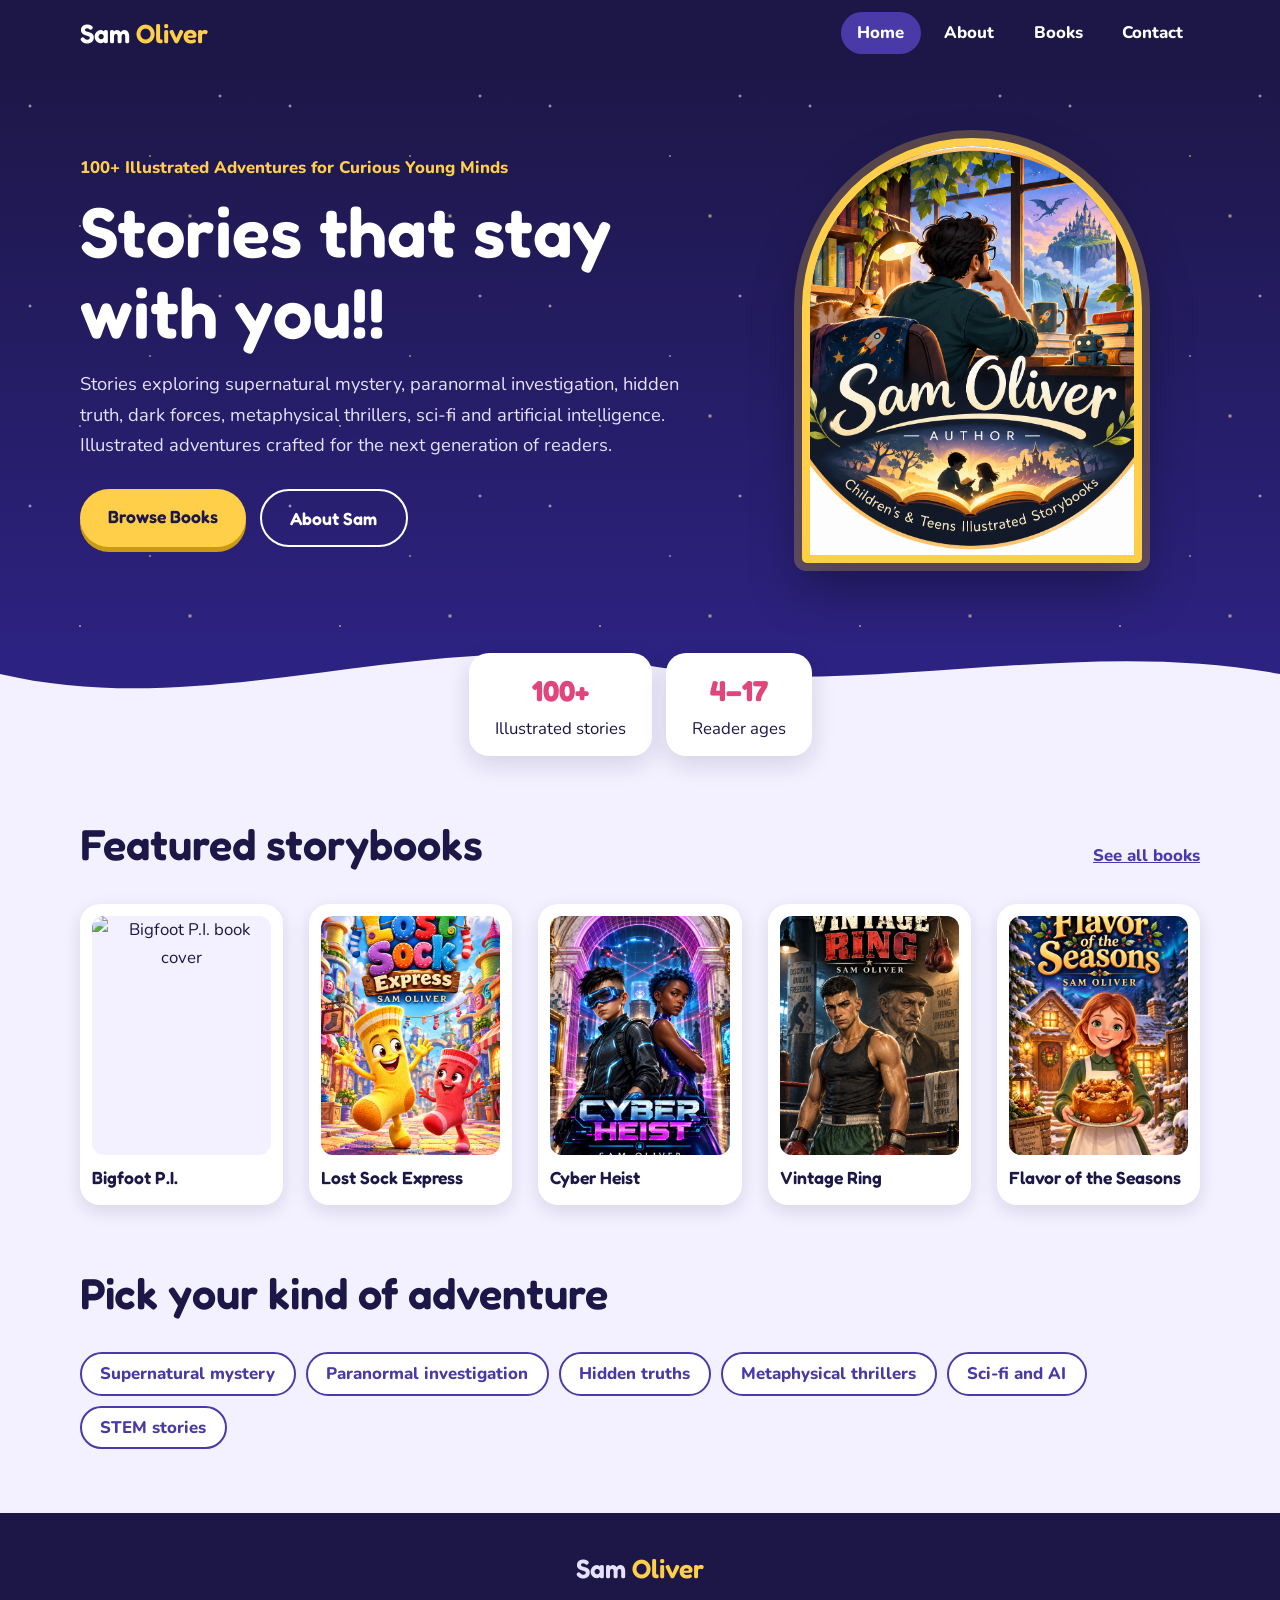
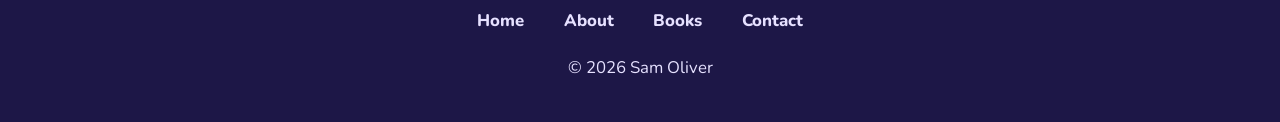
==== commit 9d784f4f: "Install Vercel Web Analytics ## Vercel Web Analytics Implementation  Successfully installed and conf" ====
--- a/index.html
+++ b/index.html
@@ -12,6 +12,10 @@
 <link rel="preconnect" href="https://fonts.gstatic.com" crossorigin>
 <link href="https://fonts.googleapis.com/css2?family=Fredoka:wght@500;600&family=Nunito:wght@400;800&display=swap" rel="stylesheet">
 <link rel="stylesheet" href="styles.css">
+<script>
+  window.va = window.va || function () { (window.vaq = window.vaq || []).push(arguments); };
+</script>
+<script defer src="/_vercel/insights/script.js"></script>
 </head>
 <body>
 
--- a/styles.css
+++ b/styles.css
@@ -137,13 +137,11 @@
 .social{display:flex;flex-wrap:wrap;gap:10px}
 .social a{border:2px solid var(--dusk);color:var(--dusk);font-weight:800;text-decoration:none;border-radius:999px;padding:.3em 1em;transition:background .2s,color .2s}
 .social a:hover{background:var(--dusk);color:#fff}
-.form{display:grid;grid-template-columns:1fr 1fr;gap:16px}
+.form{display:grid;gap:16px}
 .form label{display:grid;gap:6px;font-weight:800}
-.form .full{grid-column:1/-1}
 .form input,.form select,.form textarea{font:inherit;font-weight:400;color:var(--ink);background:var(--paper);border:2px solid transparent;border-radius:14px;padding:.7em 1em;width:100%}
 .form input:focus,.form select:focus,.form textarea:focus{outline:none;border-color:var(--dusk);background:#fff}
 .form textarea{min-height:140px;resize:vertical}
-.form-note{grid-column:1/-1;font-weight:800;color:var(--teal);display:none}
+.form-note{font-weight:800;color:var(--teal);display:none}
 .form-note.show{display:block}
 @media(max-width:820px){.about,.contact{grid-template-columns:1fr}}
-@media(max-width:560px){.form{grid-template-columns:1fr}}
